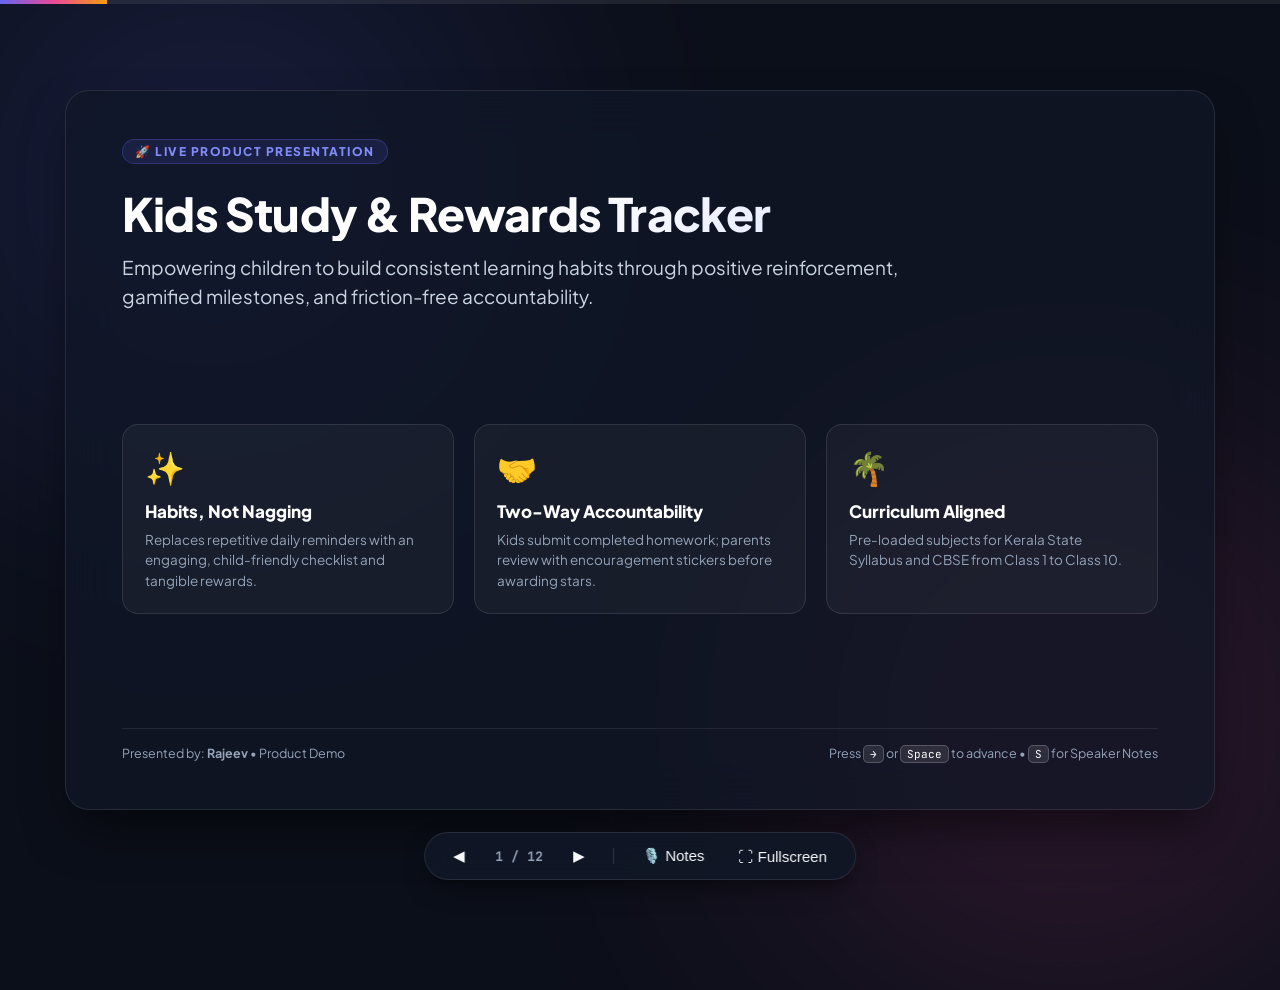
==== presentation/index.html @ 9cdb8810 "feat: add interactive product demo presentation deck and speaker guide" ====
<!DOCTYPE html>
<html lang="en">
<head>
  <meta charset="UTF-8">
  <meta name="viewport" content="width=device-width, initial-scale=1.0">
  <title>Kids Study & Rewards Tracker — Product Demo Presentation</title>
  <link rel="preconnect" href="https://fonts.googleapis.com">
  <link rel="preconnect" href="https://fonts.gstatic.com" crossorigin>
  <link href="https://fonts.googleapis.com/css2?family=Plus+Jakarta+Sans:wght@400;500;600;700;800;900&family=JetBrains+Mono:wght@500;700&display=swap" rel="stylesheet">
  <style>
    :root {
      --bg: #0b0f19;
      --card-bg: rgba(255, 255, 255, 0.04);
      --card-border: rgba(255, 255, 255, 0.1);
      --text: #f8fafc;
      --text-muted: #94a3b8;
      --primary: #6366f1;
      --primary-light: #818cf8;
      --secondary: #ec4899;
      --accent: #10b981;
      --amber: #f59e0b;
      --radius: 16px;
    }

    * {
      box-sizing: border-box;
      margin: 0;
      padding: 0;
    }

    body {
      font-family: 'Plus Jakarta Sans', -apple-system, BlinkMacSystemFont, sans-serif;
      background-color: var(--bg);
      color: var(--text);
      overflow: hidden;
      height: 100vh;
      width: 100vw;
      user-select: none;
    }

    /* Ambient Glow */
    .glow-orb {
      position: absolute;
      width: 550px;
      height: 550px;
      border-radius: 50%;
      filter: blur(140px);
      opacity: 0.18;
      pointer-events: none;
      z-index: 0;
    }
    .glow-1 { top: -10%; left: -5%; background: var(--primary); }
    .glow-2 { bottom: -10%; right: -5%; background: var(--secondary); }

    /* Top Progress Bar */
    .progress-bar-container {
      position: fixed;
      top: 0;
      left: 0;
      width: 100%;
      height: 4px;
      background: rgba(255, 255, 255, 0.08);
      z-index: 100;
    }
    .progress-bar-fill {
      height: 100%;
      width: 0%;
      background: linear-gradient(90deg, var(--primary), var(--secondary), var(--amber));
      transition: width 0.35s ease;
    }

    /* Slide Deck Container */
    .deck-container {
      position: relative;
      width: 100vw;
      height: 100vh;
      display: flex;
      align-items: center;
      justify-content: center;
      z-index: 1;
    }

    .slide {
      position: absolute;
      width: 90%;
      max-width: 1150px;
      height: 82vh;
      max-height: 720px;
      padding: 48px 56px;
      background: rgba(17, 24, 39, 0.7);
      backdrop-filter: blur(24px);
      -webkit-backdrop-filter: blur(24px);
      border: 1px solid var(--card-border);
      border-radius: 24px;
      box-shadow: 0 25px 50px -12px rgba(0, 0, 0, 0.6);
      display: flex;
      flex-direction: column;
      justify-content: space-between;
      opacity: 0;
      pointer-events: none;
      transform: translateY(24px) scale(0.98);
      transition: all 0.4s cubic-bezier(0.16, 1, 0.3, 1);
    }

    .slide.active {
      opacity: 1;
      pointer-events: auto;
      transform: translateY(0) scale(1);
    }

    /* Slide Header */
    .slide-badge {
      display: inline-flex;
      align-items: center;
      gap: 6px;
      font-size: 12px;
      font-weight: 800;
      text-transform: uppercase;
      letter-spacing: 1.5px;
      color: var(--primary-light);
      background: rgba(99, 102, 241, 0.12);
      border: 1px solid rgba(99, 102, 241, 0.3);
      padding: 4px 12px;
      border-radius: 99px;
      margin-bottom: 12px;
    }

    .slide-title {
      font-size: 36px;
      font-weight: 900;
      letter-spacing: -0.8px;
      line-height: 1.2;
      color: #ffffff;
      margin-bottom: 10px;
    }

    .slide-subtitle {
      font-size: 16px;
      color: var(--text-muted);
      line-height: 1.5;
      max-width: 800px;
    }

    /* Slide Content Grids */
    .slide-body {
      flex: 1;
      display: flex;
      flex-direction: column;
      justify-content: center;
      margin: 24px 0;
    }

    .grid-2 {
      display: grid;
      grid-template-columns: 1fr 1fr;
      gap: 24px;
    }

    .grid-3 {
      display: grid;
      grid-template-columns: repeat(3, 1fr);
      gap: 20px;
    }

    .grid-4 {
      display: grid;
      grid-template-columns: repeat(4, 1fr);
      gap: 16px;
    }

    .feature-card {
      background: var(--card-bg);
      border: 1px solid var(--card-border);
      border-radius: var(--radius);
      padding: 22px;
      transition: transform 0.2s ease, border-color 0.2s ease;
    }

    .feature-card:hover {
      transform: translateY(-3px);
      border-color: rgba(255, 255, 255, 0.25);
    }

    .feature-icon {
      font-size: 32px;
      margin-bottom: 12px;
      display: inline-block;
    }

    .feature-title {
      font-size: 17px;
      font-weight: 800;
      color: #ffffff;
      margin-bottom: 8px;
    }

    .feature-desc {
      font-size: 13.5px;
      color: var(--text-muted);
      line-height: 1.5;
    }

    /* Special Highlight Cards */
    .hero-stat-card {
      background: linear-gradient(135deg, rgba(99, 102, 241, 0.15) 0%, rgba(236, 72, 153, 0.15) 100%);
      border: 1px solid rgba(99, 102, 241, 0.4);
      padding: 24px;
      border-radius: var(--radius);
      display: flex;
      flex-direction: column;
      justify-content: center;
    }

    /* Workflow Timeline */
    .demo-step {
      display: flex;
      align-items: flex-start;
      gap: 16px;
      background: var(--card-bg);
      border: 1px solid var(--card-border);
      border-radius: 14px;
      padding: 14px 18px;
      margin-bottom: 12px;
    }

    .step-number {
      background: var(--primary);
      color: white;
      font-weight: 900;
      font-size: 14px;
      width: 28px;
      height: 28px;
      border-radius: 50%;
      display: flex;
      align-items: center;
      justify-content: center;
      flex-shrink: 0;
      margin-top: 2px;
    }

    .step-title {
      font-size: 15px;
      font-weight: 800;
      color: #fff;
    }

    .step-desc {
      font-size: 13px;
      color: var(--text-muted);
      margin-top: 2px;
    }

    .step-tag {
      margin-left: auto;
      font-size: 11px;
      font-weight: 700;
      background: rgba(255, 255, 255, 0.08);
      padding: 3px 10px;
      border-radius: 99px;
      white-space: nowrap;
      align-self: center;
    }

    /* Slide Footer / Meta */
    .slide-footer {
      display: flex;
      justify-content: space-between;
      align-items: center;
      padding-top: 16px;
      border-top: 1px solid rgba(255, 255, 255, 0.08);
      font-size: 12.5px;
      color: var(--text-muted);
    }

    /* Bottom Control Bar */
    .deck-controls {
      position: fixed;
      bottom: 20px;
      left: 50%;
      transform: translateX(-50%);
      background: rgba(17, 24, 39, 0.85);
      backdrop-filter: blur(16px);
      border: 1px solid var(--card-border);
      border-radius: 99px;
      padding: 8px 18px;
      display: flex;
      align-items: center;
      gap: 14px;
      z-index: 100;
      box-shadow: 0 10px 25px -5px rgba(0, 0, 0, 0.5);
    }

    .btn-ctrl {
      background: none;
      border: none;
      color: var(--text);
      font-size: 15px;
      cursor: pointer;
      padding: 6px 10px;
      border-radius: 8px;
      transition: background 0.15s ease, color 0.15s ease;
      display: flex;
      align-items: center;
      gap: 6px;
    }

    .btn-ctrl:hover {
      background: rgba(255, 255, 255, 0.1);
      color: #ffffff;
    }

    .slide-counter {
      font-family: 'JetBrains Mono', monospace;
      font-size: 13px;
      font-weight: 700;
      color: var(--text-muted);
      min-width: 60px;
      text-align: center;
    }

    /* Speaker Notes Drawer */
    .notes-drawer {
      position: fixed;
      bottom: 75px;
      left: 50%;
      transform: translateX(-50%) translateY(20px);
      width: 80%;
      max-width: 900px;
      background: rgba(15, 23, 42, 0.95);
      border: 1px solid rgba(99, 102, 241, 0.4);
      border-radius: 16px;
      padding: 20px 24px;
      box-shadow: 0 20px 40px rgba(0,0,0,0.7);
      backdrop-filter: blur(20px);
      z-index: 99;
      opacity: 0;
      pointer-events: none;
      transition: all 0.3s cubic-bezier(0.16, 1, 0.3, 1);
    }

    .notes-drawer.open {
      opacity: 1;
      pointer-events: auto;
      transform: translateX(-50%) translateY(0);
    }

    .notes-title {
      font-size: 12px;
      font-weight: 800;
      text-transform: uppercase;
      letter-spacing: 1.2px;
      color: var(--amber);
      margin-bottom: 6px;
      display: flex;
      align-items: center;
      gap: 6px;
    }

    .notes-text {
      font-size: 14px;
      color: #e2e8f0;
      line-height: 1.6;
    }

    /* Keyboard Hints */
    .kb-pill {
      background: rgba(255, 255, 255, 0.1);
      border: 1px solid rgba(255, 255, 255, 0.2);
      border-radius: 5px;
      padding: 1px 6px;
      font-family: 'JetBrains Mono', monospace;
      font-size: 11px;
      color: #fff;
    }

    /* External Demo Link Button */
    .btn-live-demo {
      display: inline-flex;
      align-items: center;
      gap: 8px;
      background: linear-gradient(135deg, #4f46e5 0%, #7c3aed 100%);
      color: white;
      text-decoration: none;
      font-weight: 800;
      font-size: 15px;
      padding: 12px 24px;
      border-radius: 12px;
      box-shadow: 0 10px 20px rgba(79, 70, 229, 0.4);
      transition: transform 0.2s ease;
    }
    .btn-live-demo:hover {
      transform: translateY(-2px);
    }

    @media (max-width: 768px) {
      .slide {
        padding: 24px 20px;
        height: 90vh;
      }
      .slide-title { font-size: 26px; }
      .grid-2, .grid-3, .grid-4 { grid-template-columns: 1fr; }
    }
  </style>
</head>
<body>

  <!-- Ambient Light -->
  <div class="glow-orb glow-1"></div>
  <div class="glow-orb glow-2"></div>

  <!-- Top Progress Bar -->
  <div class="progress-bar-container">
    <div class="progress-bar-fill" id="progressBar"></div>
  </div>

  <!-- Main Slide Deck -->
  <div class="deck-container">

    <!-- SLIDE 1: Title -->
    <div class="slide active" data-notes="Welcome everyone! Today I am thrilled to introduce the Kids Study & Rewards Tracker—a digital companion built to transform daily study time from a battle of wills into a positive, habit-building adventure for families.">
      <div>
        <div class="slide-badge">🚀 Live Product Presentation</div>
        <h1 class="slide-title" style="font-size: 46px; margin-top: 10px; background: linear-gradient(135deg, #ffffff 40%, #c7d2fe 100%); -webkit-background-clip: text; -webkit-text-fill-color: transparent;">
          Kids Study &amp; Rewards Tracker
        </h1>
        <p class="slide-subtitle" style="font-size: 19px; margin-top: 12px; color: #cbd5e1;">
          Empowering children to build consistent learning habits through positive reinforcement, gamified milestones, and friction-free accountability.
        </p>
      </div>

      <div class="slide-body">
        <div class="grid-3">
          <div class="feature-card">
            <div class="feature-icon">✨</div>
            <div class="feature-title">Habits, Not Nagging</div>
            <div class="feature-desc">Replaces repetitive daily reminders with an engaging, child-friendly checklist and tangible rewards.</div>
          </div>
          <div class="feature-card">
            <div class="feature-icon">🤝</div>
            <div class="feature-title">Two-Way Accountability</div>
            <div class="feature-desc">Kids submit completed homework; parents review with encouragement stickers before awarding stars.</div>
          </div>
          <div class="feature-card">
            <div class="feature-icon">🌴</div>
            <div class="feature-title">Curriculum Aligned</div>
            <div class="feature-desc">Pre-loaded subjects for Kerala State Syllabus and CBSE from Class 1 to Class 10.</div>
          </div>
        </div>
      </div>

      <div class="slide-footer">
        <div>Presented by: <strong>Rajeev</strong> &bull; Product Demo</div>
        <div>Press <span class="kb-pill">&rarr;</span> or <span class="kb-pill">Space</span> to advance &bull; <span class="kb-pill">S</span> for Speaker Notes</div>
      </div>
    </div>

    <!-- SLIDE 2: The Problem -->
    <div class="slide" data-notes="Every parent knows the daily struggle: 'Did you finish your homework?' 'Have you read your chapters?' It leads to evening fatigue, conflict, and resistance. Without visibility or positive reinforcement, kids view studying as a chore rather than a rewarding goal.">
      <div>
        <div class="slide-badge" style="color: #f87171; background: rgba(239, 68, 68, 0.12); border-color: rgba(239, 68, 68, 0.3);">⚠️ The Problem</div>
        <h2 class="slide-title">The Daily Homework Struggle in Modern Households</h2>
        <p class="slide-subtitle">Why traditional reminders and disorganized study routines fail parents and students.</p>
      </div>

      <div class="slide-body">
        <div class="grid-2">
          <div class="feature-card" style="border-left: 4px solid #ef4444;">
            <div class="feature-icon">😤</div>
            <div class="feature-title">Parent Nagging Fatigue</div>
            <div class="feature-desc">Parents spend their evenings repeatedly reminding kids to sit down and study, generating friction and emotional stress for the whole family.</div>
          </div>
          <div class="feature-card" style="border-left: 4px solid #f59e0b;">
            <div class="feature-icon">📉</div>
            <div class="feature-title">Lack of Motivation &amp; Feedback</div>
            <div class="feature-desc">Children don't see immediate progress or appreciation for their efforts. Without gamified rewards, enthusiasm drops quickly.</div>
          </div>
          <div class="feature-card" style="border-left: 4px solid #ec4899;">
            <div class="feature-icon">🤹</div>
            <div class="feature-title">Multi-Child Disorganization</div>
            <div class="feature-desc">Managing different classes, homework notebooks, Malayalam/CBSE subjects, and tests across multiple kids is overwhelming without a single source of truth.</div>
          </div>
          <div class="feature-card" style="border-left: 4px solid #8b5cf6;">
            <div class="feature-icon">📱</div>
            <div class="feature-title">Complex Password Barriers</div>
            <div class="feature-desc">Typical educational apps require email logins and passwords that young children cannot handle independently on tablets or phones.</div>
          </div>
        </div>
      </div>

      <div class="slide-footer">
        <div>Problem Statement: Replacing friction with gamified collaboration</div>
        <div>Slide 2 of 12</div>
      </div>
    </div>

    <!-- SLIDE 3: The Solution & Core Philosophy -->
    <div class="slide" data-notes="Our core philosophy is simple: celebrate progress. We focus on Monday-to-Friday study habits, freeing weekends for celebration. Children are motivated by tangible weekend goals, while parents retain full oversight.">
      <div>
        <div class="slide-badge" style="color: #34d399; background: rgba(16, 185, 129, 0.12); border-color: rgba(16, 185, 129, 0.3);">💡 The Solution</div>
        <h2 class="slide-title">Core Philosophy: Positive Reinforcement &amp; Habits</h2>
        <p class="slide-subtitle">A balanced system designed around how children learn and stay motivated.</p>
      </div>

      <div class="slide-body">
        <div class="grid-3">
          <div class="feature-card" style="background: rgba(16, 185, 129, 0.08); border-color: rgba(16, 185, 129, 0.3);">
            <div class="feature-icon">🎯</div>
            <div class="feature-title">Mon–Fri Focus &amp; Weekend Prizes</div>
            <div class="feature-desc">Routine study runs Monday to Friday. Stars accumulate toward an agreed weekend treat—like a beach outing, movie night, or book.</div>
          </div>
          <div class="feature-card" style="background: rgba(99, 102, 241, 0.08); border-color: rgba(99, 102, 241, 0.3);">
            <div class="feature-icon">⭐</div>
            <div class="feature-title">Praise Stickers &amp; Warm Notes</div>
            <div class="feature-desc">Parents don't just 'tick a box'. They attach digital encouragement badges (⭐ Gold Star, 🏆 Champ, 💯 Perfect) with warm personal notes.</div>
          </div>
          <div class="feature-card" style="background: rgba(245, 158, 11, 0.08); border-color: rgba(245, 158, 11, 0.3);">
            <div class="feature-icon">🔄</div>
            <div class="feature-title">Smart Task Carryover</div>
            <div class="feature-desc">Unfinished tasks don't disappear. The system automatically rolls them over with pending badges so no study goal is forgotten.</div>
          </div>
        </div>
      </div>

      <div class="slide-footer">
        <div>Architecture: Gamification + Human Encouragement</div>
        <div>Slide 3 of 12</div>
      </div>
    </div>

    <!-- SLIDE 4: Product Architecture -->
    <div class="slide" data-notes="The platform consists of three seamlessly synchronized portals: The Student Experience, the Parent Command Center, and the Super Admin Support Desk. Everything syncs in real time via Google Firebase Firestore.">
      <div>
        <div class="slide-badge">🏗️ Architecture</div>
        <h2 class="slide-title">Three Tailored Experiences in One App</h2>
        <p class="slide-subtitle">Unified workspace linking child devices, parental phones, and administrative support.</p>
      </div>

      <div class="slide-body">
        <div class="grid-3">
          <div class="feature-card" style="border-top: 4px solid #38bdf8;">
            <div class="feature-icon">🧒</div>
            <div class="feature-title">1. Student Portal</div>
            <div class="feature-desc">
              <ul style="padding-left: 18px; margin-top: 8px; line-height: 1.6; font-size: 13px;">
                <li>Zero-password 4-digit PIN login</li>
                <li>Visual checklist &amp; point badges</li>
                <li>One-click <em>Submit for Approval</em></li>
                <li>Confetti milestone animations</li>
              </ul>
            </div>
          </div>
          <div class="feature-card" style="border-top: 4px solid #a855f7;">
            <div class="feature-icon">👩‍🏫</div>
            <div class="feature-title">2. Parent Command Center</div>
            <div class="feature-desc">
              <ul style="padding-left: 18px; margin-top: 8px; line-height: 1.6; font-size: 13px;">
                <li>Multi-child routine management</li>
                <li>Review queue with sticker awards</li>
                <li>Weekend prize goal tracker</li>
                <li>In-App Contact Support Desk</li>
              </ul>
            </div>
          </div>
          <div class="feature-card" style="border-top: 4px solid #f59e0b;">
            <div class="feature-icon">🛡️</div>
            <div class="feature-title">3. Super Admin Desk</div>
            <div class="feature-desc">
              <ul style="padding-left: 18px; margin-top: 8px; line-height: 1.6; font-size: 13px;">
                <li>Tab 1: <strong>Families &amp; Workspaces</strong></li>
                <li>Tab 2: <strong>Support Desk &amp; Inquiries</strong></li>
                <li>1-Click Gmail reply with auto-context</li>
                <li>Real-time ticket status tracking</li>
              </ul>
            </div>
          </div>
        </div>
      </div>

      <div class="slide-footer">
        <div>Powered by Google Firebase Cloud Sync (Real-Time)</div>
        <div>Slide 4 of 12</div>
      </div>
    </div>

    <!-- SLIDE 5: Student Experience -->
    <div class="slide" data-notes="Let's look at the student experience. A child opens the app on their tablet or phone, enters their family code like KIDS101 and their personal 4-digit PIN. No complex passwords. They see today's tasks clearly.">
      <div>
        <div class="slide-badge">🧒 Student Experience</div>
        <h2 class="slide-title">Delightful, Child-First Study Dashboard</h2>
        <p class="slide-subtitle">Designed to give young students autonomy and pride in their daily accomplishments.</p>
      </div>

      <div class="slide-body">
        <div class="grid-2">
          <div class="feature-card">
            <div class="feature-icon">🔑</div>
            <div class="feature-title">Friction-Free Student PIN</div>
            <div class="feature-desc">Kids enter the Family Code (e.g. <code>KIDS101</code>) and their 4-digit PIN (e.g. <code>1234</code>). Case-insensitive and instant—zero password hurdles.</div>
          </div>
          <div class="feature-card">
            <div class="feature-icon">📬</div>
            <div class="feature-title">One-Click Submission</div>
            <div class="feature-desc">When homework or reading is finished, a single click on <strong>"Submit for Approval (+10 pts)"</strong> alerts the parent and marks the task as sent.</div>
          </div>
          <div class="feature-card">
            <div class="feature-icon">🌟</div>
            <div class="feature-title">Visual Progress Bar &amp; Stars</div>
            <div class="feature-desc">Students watch their star meter climb toward the weekend goal, fostering patience and sustained effort through Friday.</div>
          </div>
          <div class="feature-card">
            <div class="feature-icon">🎨</div>
            <div class="feature-title">6 Eye-Friendly Color Themes</div>
            <div class="feature-desc">Kids can personalize their dashboard: Classic Indigo, Emerald Forest, Sunset Amber, Ocean Breeze, Sweet Candy, or Midnight Dark.</div>
          </div>
        </div>
      </div>

      <div class="slide-footer">
        <div>Designed for Independent Child Use</div>
        <div>Slide 5 of 12</div>
      </div>
    </div>

    <!-- SLIDE 6: Parent Review & Stickers -->
    <div class="slide" data-notes="Parents retain full control. Points are not awarded automatically. The parent inspects the work, clicks Approve, picks an encouragement sticker like Gold Star or Super Effort, and adds a personal note.">
      <div>
        <div class="slide-badge">👩‍🏫 Parent Control</div>
        <h2 class="slide-title">Approval Queue, Stickers &amp; Praise Notes</h2>
        <p class="slide-subtitle">Transforming grading into a moment of connection and encouragement.</p>
      </div>

      <div class="slide-body">
        <div class="grid-3">
          <div class="feature-card">
            <div class="feature-icon">🔔</div>
            <div class="feature-title">Live Submission Alerts</div>
            <div class="feature-desc">Parent dashboard displays an alert whenever a child submits homework, making it effortless to review before bedtime.</div>
          </div>
          <div class="feature-card">
            <div class="feature-icon">⭐</div>
            <div class="feature-title">Encouragement Stickers</div>
            <div class="feature-desc">Attach digital badges to completed tasks: ⭐ Gold Star, 🌟 Shining Star, 🎯 Target Hit, 🏆 Champ, 🚀 Super Effort, or 💯 Perfect.</div>
          </div>
          <div class="feature-card">
            <div class="feature-icon">🔄</div>
            <div class="feature-title">Constructive Revision Request</div>
            <div class="feature-desc">If work needs neatening, click <em>Needs Revision</em> to return the task with gentle feedback without penalizing the student.</div>
          </div>
        </div>
      </div>

      <div class="slide-footer">
        <div>Parent-Guided Accountability</div>
        <div>Slide 6 of 12</div>
      </div>
    </div>

    <!-- SLIDE 7: Weekend Prizes & Trophy Case -->
    <div class="slide" data-notes="The reward milestone is what powers child enthusiasm. Once the Friday target is unlocked, fireworks and confetti trigger! The parent marks the reward given, and it enters the permanent Trophy Case.">
      <div>
        <div class="slide-badge">🏆 Motivation Engine</div>
        <h2 class="slide-title">Weekend Prizes &amp; The Permanent Trophy Case</h2>
        <p class="slide-subtitle">Creating lasting pride through visible, celebrated achievements.</p>
      </div>

      <div class="slide-body">
        <div class="grid-2">
          <div class="hero-stat-card">
            <div style="font-size: 38px; margin-bottom: 8px;">🎉</div>
            <h3 style="font-size: 20px; font-weight: 800; color: #fff; margin-bottom: 8px;">Dynamic Goal Unlocking</h3>
            <p style="font-size: 14px; color: #e0e7ff; line-height: 1.6;">
              When total approved points reach the family target (e.g. 100 points), the app erupts with celebratory confetti and displays <strong>"Target Unlocked!"</strong> on both parent and child screens.
            </p>
          </div>
          <div class="hero-stat-card" style="background: linear-gradient(135deg, rgba(245, 158, 11, 0.15) 0%, rgba(217, 119, 6, 0.15) 100%); border-color: rgba(245, 158, 11, 0.4);">
            <div style="font-size: 38px; margin-bottom: 8px;">📜</div>
            <h3 style="font-size: 20px; font-weight: 800; color: #fff; margin-bottom: 8px;">Lifelong Trophy Case</h3>
            <p style="font-size: 14px; color: #fef3c7; line-height: 1.6;">
              Every weekend prize unlocked and awarded is archived in the child's personal Trophy Case—giving them a permanent visual history of weeks they stayed disciplined and succeeded!
            </p>
          </div>
        </div>
      </div>

      <div class="slide-footer">
        <div>Long-term Habit Reinforcement</div>
        <div>Slide 7 of 12</div>
      </div>
    </div>

    <!-- SLIDE 8: Syllabus & Offline PWA -->
    <div class="slide" data-notes="We understand regional requirements. The app is pre-configured with Kerala State Syllabus and CBSE curricula for Classes 1 to 10. Plus, with PWA technology, it installs like a native mobile app without app store downloads.">
      <div>
        <div class="slide-badge">📱 Localized &amp; Mobile-Ready</div>
        <h2 class="slide-title">Kerala &amp; CBSE Curricula + Progressive Web App</h2>
        <p class="slide-subtitle">Built specifically for Indian households with offline-first capabilities.</p>
      </div>

      <div class="slide-body">
        <div class="grid-3">
          <div class="feature-card">
            <div class="feature-icon">🌴</div>
            <div class="feature-title">Kerala State &amp; CBSE</div>
            <div class="feature-desc">Pre-configured subjects: Malayalam, English, Hindi, Mathematics, Basic Science, Social Science, Physics, Chemistry, Biology, IT.</div>
          </div>
          <div class="feature-card">
            <div class="feature-icon">📲</div>
            <div class="feature-title">Instant PWA Mobile Install</div>
            <div class="feature-desc">Installs directly from Chrome on Android or Safari on iOS without app store fees or downloads. Launches full-screen with native icon.</div>
          </div>
          <div class="feature-card">
            <div class="feature-icon">📶</div>
            <div class="feature-title">Offline Caching &amp; Sync</div>
            <div class="feature-desc">Works seamlessly even if home Wi-Fi drops. Tasks are cached locally and synchronize automatically once reconnected.</div>
          </div>
        </div>
      </div>

      <div class="slide-footer">
        <div>Zero App Store Dependency &bull; Universal Web Access</div>
        <div>Slide 8 of 12</div>
      </div>
    </div>

    <!-- SLIDE 9: Support Desk & Email Integration -->
    <div class="slide" data-notes="Our newest major addition is the direct In-App Support Desk. Parents can raise queries directly. The Super Admin has a dedicated tab to manage inquiries and reply via Gmail with one click.">
      <div>
        <div class="slide-badge" style="color: #a855f7; background: rgba(168, 85, 247, 0.12); border-color: rgba(168, 85, 247, 0.3);">🎧 In-App Support System</div>
        <h2 class="slide-title">Direct Help Desk &amp; Dedicated Admin Console</h2>
        <p class="slide-subtitle">Instant parent-to-admin communication with real-time tracking.</p>
      </div>

      <div class="slide-body">
        <div class="grid-2">
          <div class="feature-card">
            <div class="feature-icon">📝</div>
            <div class="feature-title">Parent Contact Support Form</div>
            <div class="feature-desc">
              Parents select a category, type their question, and submit. The app auto-attaches their verified email, creates a ticket (e.g. <code>TKT-1042</code>), and alerts <strong>kidsstudytracker@gmail.com</strong>.
            </div>
          </div>
          <div class="feature-card">
            <div class="feature-icon">🛡️</div>
            <div class="feature-title">Separated Super Admin Console</div>
            <div class="feature-desc">
              Super Admin has a dedicated <strong>🎧 Support Desk &amp; Inquiries</strong> tab with Open/Resolved status filters, ticket metrics, and a 1-click <em>Reply via Gmail</em> button.
            </div>
          </div>
        </div>
      </div>

      <div class="slide-footer">
        <div>Complete Customer Care Cycle Built-In</div>
        <div>Slide 9 of 12</div>
      </div>
    </div>

    <!-- SLIDE 10: Live Demo Workflow -->
    <div class="slide" data-notes="Here is the exact live demonstration flow we are about to see in action. In under 5 minutes, we will show the full loop from parent task creation to child submission, approval, and support desk resolution.">
      <div>
        <div class="slide-badge">⚡ Live Demo Script</div>
        <h2 class="slide-title">The 5-Minute Live Product Walkthrough</h2>
        <p class="slide-subtitle">Experience the full product lifecycle in 5 rapid, real-time steps.</p>
      </div>

      <div class="slide-body">
        <div class="demo-step">
          <div class="step-number">1</div>
          <div>
            <div class="step-title">Parent Login &amp; Task Assignment</div>
            <div class="step-desc">Parent signs in (<code>KIDS101</code> / PIN <code>9999</code>), schedules today's Math &amp; Science tasks, and sets weekend prize goal.</div>
          </div>
          <span class="step-tag" style="color: #818cf8;">Parent View</span>
        </div>

        <div class="demo-step">
          <div class="step-number">2</div>
          <div>
            <div class="step-title">Student Login &amp; Homework Submission</div>
            <div class="step-desc">Child logs in with 4-digit PIN (<code>1234</code>), checks today's tasks, and clicks <em>Submit for Approval</em>.</div>
          </div>
          <span class="step-tag" style="color: #38bdf8;">Student View</span>
        </div>

        <div class="demo-step">
          <div class="step-number">3</div>
          <div>
            <div class="step-title">Parent Approval with Gold Star Sticker</div>
            <div class="step-desc">Parent receives live notification banner, verifies homework, awards a ⭐ Gold Star and praise remark.</div>
          </div>
          <span class="step-tag" style="color: #34d399;">Parent Review</span>
        </div>

        <div class="demo-step">
          <div class="step-number">4</div>
          <div>
            <div class="step-title">Confetti Celebration &amp; Trophy Archive</div>
            <div class="step-desc">Points unlock the weekend reward with confetti; parent awards prize into the permanent Trophy Case.</div>
          </div>
          <span class="step-tag" style="color: #f59e0b;">Milestone</span>
        </div>

        <div class="demo-step">
          <div class="step-number">5</div>
          <div>
            <div class="step-title">Support Ticket Creation &amp; Admin Reply</div>
            <div class="step-desc">Parent submits inquiry; Super Admin views in separated Helpdesk tab and opens 1-click Gmail reply.</div>
          </div>
          <span class="step-tag" style="color: #ec4899;">Admin Helpdesk</span>
        </div>
      </div>

      <div class="slide-footer">
        <div>Ready to switch to live browser demo</div>
        <div>Slide 10 of 12</div>
      </div>
    </div>

    <!-- SLIDE 11: Tech Stack -->
    <div class="slide" data-notes="A quick note on technology: The entire app is crafted in ultra-fast vanilla JavaScript with zero heavy build steps. Google Firebase powers authentication and Firestore real-time synchronization, with dual hosting environments.">
      <div>
        <div class="slide-badge">💻 Under the Hood</div>
        <h2 class="slide-title">Technology Stack &amp; Reliability</h2>
        <p class="slide-subtitle">Modern, lightweight web architecture built for high performance and low maintenance.</p>
      </div>

      <div class="slide-body">
        <div class="grid-4">
          <div class="feature-card">
            <div class="feature-icon">⚡</div>
            <div class="feature-title">Pure Vanilla JS</div>
            <div class="feature-desc">Zero bloat, instant load speeds, 100/100 Lighthouse performance, and straightforward maintainability.</div>
          </div>
          <div class="feature-card">
            <div class="feature-icon">🔥</div>
            <div class="feature-title">Google Firebase</div>
            <div class="feature-desc">Firestore real-time cloud sync, Firebase Auth email verification, and secure cloud storage.</div>
          </div>
          <div class="feature-card">
            <div class="feature-icon">🛡️</div>
            <div class="feature-title">Dual Hosting</div>
            <div class="feature-desc">Isolated <strong>Demo / Staging</strong> environment for safe feature validation before <strong>Production</strong> releases.</div>
          </div>
          <div class="feature-card">
            <div class="feature-icon">💾</div>
            <div class="feature-title">JSON Data Portability</div>
            <div class="feature-desc">1-click full offline JSON backup and restore ensures families always own 100% of their records.</div>
          </div>
        </div>
      </div>

      <div class="slide-footer">
        <div>Robust, Scalable, Zero-Maintenance Architecture</div>
        <div>Slide 11 of 12</div>
      </div>
    </div>

    <!-- SLIDE 12: Conclusion & Q&A -->
    <div class="slide" data-notes="Thank you for your time! Both our Demo and Live environments are active and ready. Let's open the floor to questions and begin the hands-on demonstration.">
      <div style="text-align: center; margin-top: 10px;">
        <div class="slide-badge">🚀 Experience It Live</div>
        <h2 class="slide-title" style="font-size: 40px; margin-top: 10px;">Ready to Transform Study Routines?</h2>
        <p class="slide-subtitle" style="margin: 0 auto; font-size: 16px;">
          Try the live application right now on any phone, tablet, or laptop.
        </p>
      </div>

      <div class="slide-body" style="align-items: center; justify-content: center;">
        <div style="display: flex; gap: 20px; flex-wrap: wrap; justify-content: center; margin-bottom: 24px;">
          <a href="https://kids-study-tracker.web.app" target="_blank" class="btn-live-demo">
            🚀 Open Live Production App
          </a>
          <a href="https://kids-study-tracker-demo.web.app" target="_blank" class="btn-live-demo" style="background: rgba(255, 255, 255, 0.1); border: 1px solid var(--card-border);">
            🧪 Open Demo / Staging App
          </a>
        </div>

        <div class="feature-card" style="max-width: 650px; text-align: center;">
          <div style="font-size: 14px; font-weight: 800; color: #fff; margin-bottom: 6px;">Demo Credentials:</div>
          <div style="font-size: 13px; color: var(--text-muted); line-height: 1.6;">
            <strong>Family Code:</strong> <code style="color: var(--primary-light);">KIDS101</code> &bull; 
            <strong>Parent PIN:</strong> <code style="color: var(--primary-light);">9999</code> &bull; 
            <strong>Student PIN:</strong> <code style="color: var(--primary-light);">1234</code><br>
            <strong>Super Admin Password:</strong> <code style="color: var(--primary-light);">admin123</code> &bull; 
            <strong>Support:</strong> <code>kidsstudytracker@gmail.com</code>
          </div>
        </div>
      </div>

      <div class="slide-footer" style="justify-content: center; gap: 20px;">
        <div>Thank you! &bull; Questions &amp; Interactive Feedback</div>
      </div>
    </div>

  </div>

  <!-- Speaker Notes Drawer -->
  <div class="notes-drawer" id="notesDrawer">
    <div class="notes-title">
      <span>🎙️ Presenter Script &amp; Talking Points</span>
      <span style="margin-left: auto; font-size: 11px; opacity: 0.7;">Press 'S' to hide</span>
    </div>
    <div class="notes-text" id="notesContent"></div>
  </div>

  <!-- Bottom Floating Control Bar -->
  <div class="deck-controls">
    <button class="btn-ctrl" onclick="prevSlide()" title="Previous (Left Arrow)">◀</button>
    <div class="slide-counter" id="slideCounter">1 / 12</div>
    <button class="btn-ctrl" onclick="nextSlide()" title="Next (Right Arrow)">▶</button>
    <div style="width: 1px; height: 16px; background: rgba(255,255,255,0.15); margin: 0 4px;"></div>
    <button class="btn-ctrl" onclick="toggleNotes()" title="Speaker Notes (S)">
      <span>🎙️ Notes</span>
    </button>
    <button class="btn-ctrl" onclick="toggleFullscreen()" title="Fullscreen (F)">
      <span>⛶ Fullscreen</span>
    </button>
  </div>

  <script>
    const slides = document.querySelectorAll('.slide');
    const progressBar = document.getElementById('progressBar');
    const slideCounter = document.getElementById('slideCounter');
    const notesDrawer = document.getElementById('notesDrawer');
    const notesContent = document.getElementById('notesContent');
    let currentIndex = 0;

    function updateSlide(index) {
      if (index < 0) index = 0;
      if (index >= slides.length) index = slides.length - 1;
      
      slides.forEach((slide, i) => {
        slide.classList.toggle('active', i === index);
      });

      currentIndex = index;
      
      // Update Progress Bar
      const progress = ((currentIndex + 1) / slides.length) * 100;
      progressBar.style.width = `${progress}%`;

      // Update Counter
      slideCounter.textContent = `${currentIndex + 1} / ${slides.length}`;

      // Update Notes
      const notes = slides[currentIndex].getAttribute('data-notes') || 'No notes for this slide.';
      notesContent.textContent = notes;
    }

    function nextSlide() {
      if (currentIndex < slides.length - 1) {
        updateSlide(currentIndex + 1);
      }
    }

    function prevSlide() {
      if (currentIndex > 0) {
        updateSlide(currentIndex - 1);
      }
    }

    function toggleNotes() {
      notesDrawer.classList.toggle('open');
    }

    function toggleFullscreen() {
      if (!document.fullscreenElement) {
        document.documentElement.requestFullscreen().catch(err => alert(err.message));
      } else {
        if (document.exitFullscreen) {
          document.exitFullscreen();
        }
      }
    }

    // Keyboard Navigation
    document.addEventListener('keydown', (e) => {
      if (e.key === 'ArrowRight' || e.key === ' ' || e.key === 'PageDown') {
        e.preventDefault();
        nextSlide();
      } else if (e.key === 'ArrowLeft' || e.key === 'PageUp') {
        e.preventDefault();
        prevSlide();
      } else if (e.key.toLowerCase() === 's') {
        e.preventDefault();
        toggleNotes();
      } else if (e.key.toLowerCase() === 'f') {
        e.preventDefault();
        toggleFullscreen();
      } else if (e.key === 'Home') {
        e.preventDefault();
        updateSlide(0);
      } else if (e.key === 'End') {
        e.preventDefault();
        updateSlide(slides.length - 1);
      }
    });

    // Touch swipe support for mobile/tablets
    let touchStartX = 0;
    let touchEndX = 0;
    document.addEventListener('touchstart', e => {
      touchStartX = e.changedTouches[0].screenX;
    });
    document.addEventListener('touchend', e => {
      touchEndX = e.changedTouches[0].screenX;
      if (touchEndX < touchStartX - 50) nextSlide();
      if (touchEndX > touchStartX + 50) prevSlide();
    });

    // Initialize
    updateSlide(0);
  </script>
</body>
</html>
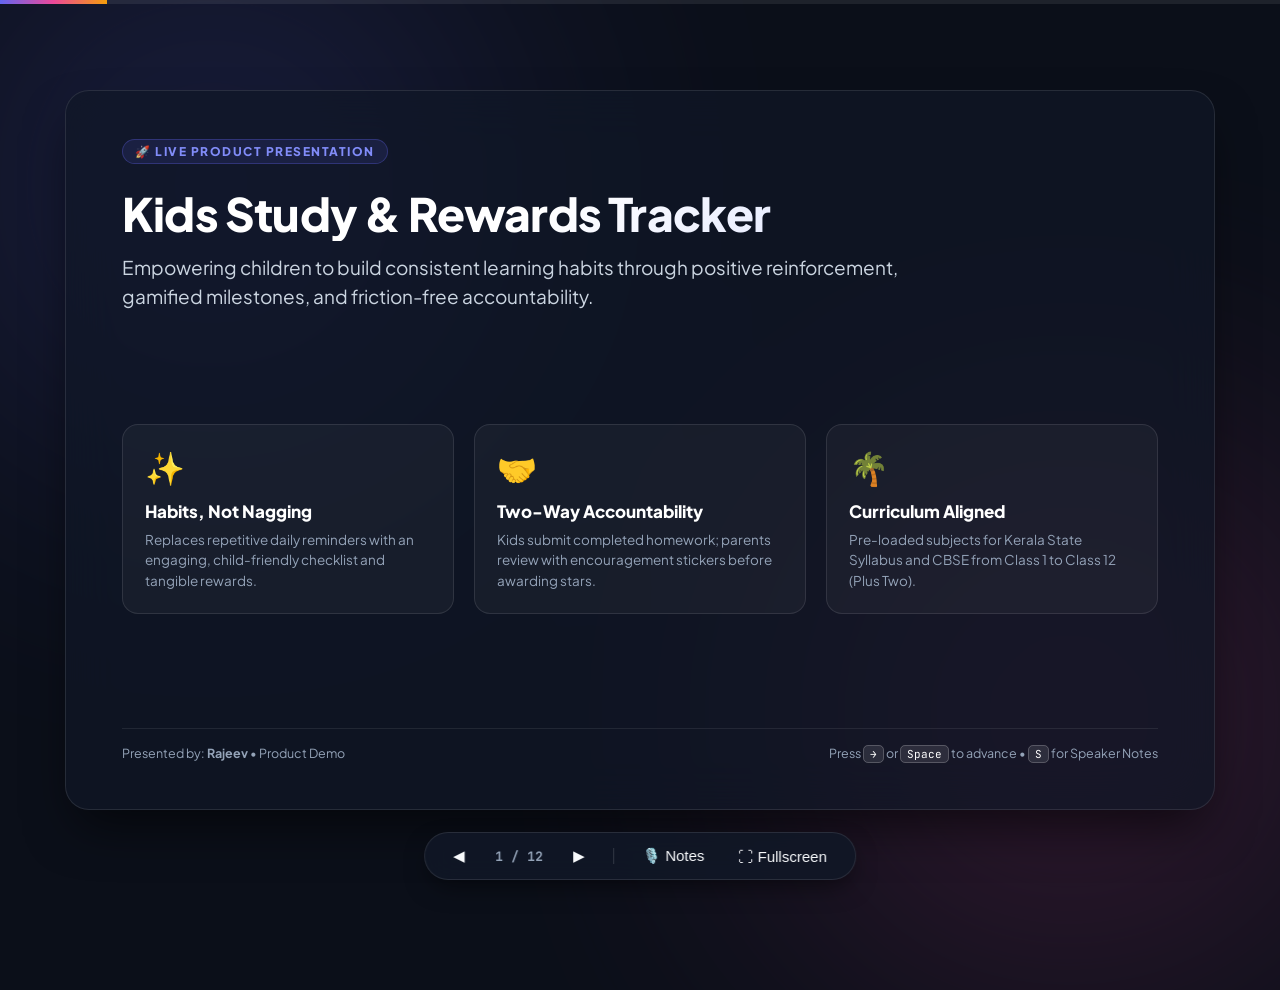
==== commit 65aa5778: "feat: add Plus One & Plus Two curricula, sanitize subject names to pure English, and update Class 1-" ====
--- a/presentation/index.html
+++ b/presentation/index.html
@@ -211,6 +211,24 @@
       justify-content: center;
     }
 
+    /* Embedded UI Screenshots */
+    .slide-screenshot-mockup {
+      width: 100%;
+      max-height: 380px;
+      object-fit: cover;
+      object-position: top;
+      border-radius: 14px;
+      border: 1px solid rgba(255, 255, 255, 0.2);
+      box-shadow: 0 20px 40px rgba(0, 0, 0, 0.6);
+      transition: transform 0.25s ease, border-color 0.25s ease;
+      background: #111827;
+      display: block;
+    }
+    .slide-screenshot-mockup:hover {
+      transform: scale(1.02);
+      border-color: var(--primary);
+    }
+
     /* Workflow Timeline */
     .demo-step {
       display: flex;
@@ -443,7 +461,7 @@
           <div class="feature-card">
             <div class="feature-icon">🌴</div>
             <div class="feature-title">Curriculum Aligned</div>
-            <div class="feature-desc">Pre-loaded subjects for Kerala State Syllabus and CBSE from Class 1 to Class 10.</div>
+            <div class="feature-desc">Pre-loaded subjects for Kerala State Syllabus and CBSE from Class 1 to Class 12 (Plus Two).</div>
           </div>
         </div>
       </div>
@@ -591,26 +609,38 @@
       </div>
 
       <div class="slide-body">
-        <div class="grid-2">
-          <div class="feature-card">
-            <div class="feature-icon">🔑</div>
-            <div class="feature-title">Friction-Free Student PIN</div>
-            <div class="feature-desc">Kids enter the Family Code (e.g. <code>KIDS101</code>) and their 4-digit PIN (e.g. <code>1234</code>). Case-insensitive and instant—zero password hurdles.</div>
-          </div>
-          <div class="feature-card">
-            <div class="feature-icon">📬</div>
-            <div class="feature-title">One-Click Submission</div>
-            <div class="feature-desc">When homework or reading is finished, a single click on <strong>"Submit for Approval (+10 pts)"</strong> alerts the parent and marks the task as sent.</div>
-          </div>
-          <div class="feature-card">
-            <div class="feature-icon">🌟</div>
-            <div class="feature-title">Visual Progress Bar &amp; Stars</div>
-            <div class="feature-desc">Students watch their star meter climb toward the weekend goal, fostering patience and sustained effort through Friday.</div>
-          </div>
-          <div class="feature-card">
-            <div class="feature-icon">🎨</div>
-            <div class="feature-title">6 Eye-Friendly Color Themes</div>
-            <div class="feature-desc">Kids can personalize their dashboard: Classic Indigo, Emerald Forest, Sunset Amber, Ocean Breeze, Sweet Candy, or Midnight Dark.</div>
+        <div class="grid-2" style="align-items: center;">
+          <div style="display: flex; flex-direction: column; gap: 14px;">
+            <div class="feature-card" style="padding: 16px 20px;">
+              <div style="display: flex; align-items: center; gap: 10px; margin-bottom: 6px;">
+                <span style="font-size: 24px;">🔑</span>
+                <span class="feature-title" style="margin: 0;">Friction-Free Student PIN</span>
+              </div>
+              <div class="feature-desc">Kids enter Family Code (e.g. <code>KIDS-101</code>) &amp; 4-digit PIN (<code>1234</code>). Zero complex passwords.</div>
+            </div>
+
+            <div class="feature-card" style="padding: 16px 20px;">
+              <div style="display: flex; align-items: center; gap: 10px; margin-bottom: 6px;">
+                <span style="font-size: 24px;">📬</span>
+                <span class="feature-title" style="margin: 0;">One-Click Homework Submission</span>
+              </div>
+              <div class="feature-desc">Completing a task is celebrated with <strong>"Submit for Approval (+15 pts)"</strong> sending instant parent alerts.</div>
+            </div>
+
+            <div class="feature-card" style="padding: 16px 20px;">
+              <div style="display: flex; align-items: center; gap: 10px; margin-bottom: 6px;">
+                <span style="font-size: 24px;">🌟</span>
+                <span class="feature-title" style="margin: 0;">Visual Progress &amp; Trophy Count</span>
+              </div>
+              <div class="feature-desc">Dynamic star meters (e.g. 75/120 pts) keep children motivated to build study consistency all week.</div>
+            </div>
+          </div>
+
+          <div>
+            <img src="demo-images/02-student-dashboard.png" alt="Student Dashboard UI" class="slide-screenshot-mockup" title="Student Dashboard Live Screen">
+            <div style="text-align: center; font-size: 11.5px; color: var(--text-muted); margin-top: 8px;">
+              Live Student Dashboard View (Arjun &bull; Class 7 Kerala Syllabus)
+            </div>
           </div>
         </div>
       </div>
@@ -630,21 +660,38 @@
       </div>
 
       <div class="slide-body">
-        <div class="grid-3">
-          <div class="feature-card">
-            <div class="feature-icon">🔔</div>
-            <div class="feature-title">Live Submission Alerts</div>
-            <div class="feature-desc">Parent dashboard displays an alert whenever a child submits homework, making it effortless to review before bedtime.</div>
-          </div>
-          <div class="feature-card">
-            <div class="feature-icon">⭐</div>
-            <div class="feature-title">Encouragement Stickers</div>
-            <div class="feature-desc">Attach digital badges to completed tasks: ⭐ Gold Star, 🌟 Shining Star, 🎯 Target Hit, 🏆 Champ, 🚀 Super Effort, or 💯 Perfect.</div>
-          </div>
-          <div class="feature-card">
-            <div class="feature-icon">🔄</div>
-            <div class="feature-title">Constructive Revision Request</div>
-            <div class="feature-desc">If work needs neatening, click <em>Needs Revision</em> to return the task with gentle feedback without penalizing the student.</div>
+        <div class="grid-2" style="align-items: center;">
+          <div style="display: flex; flex-direction: column; gap: 14px;">
+            <div class="feature-card" style="padding: 16px 20px;">
+              <div style="display: flex; align-items: center; gap: 10px; margin-bottom: 6px;">
+                <span style="font-size: 24px;">🔔</span>
+                <span class="feature-title" style="margin: 0;">Live Submission Alerts</span>
+              </div>
+              <div class="feature-desc">Parents get an alert: <em>"Arjun submitted 1 task for your approval!"</em> making homework review seamless.</div>
+            </div>
+
+            <div class="feature-card" style="padding: 16px 20px;">
+              <div style="display: flex; align-items: center; gap: 10px; margin-bottom: 6px;">
+                <span style="font-size: 24px;">⭐</span>
+                <span class="feature-title" style="margin: 0;">6 Digital Encouragement Stickers</span>
+              </div>
+              <div class="feature-desc">Choose from ⭐ Star Student, 🚀 Super Fast, ✍️ Neat Work, 💯 Perfect, 💡 Brilliant, and 🏆 Champion badges!</div>
+            </div>
+
+            <div class="feature-card" style="padding: 16px 20px;">
+              <div style="display: flex; align-items: center; gap: 10px; margin-bottom: 6px;">
+                <span style="font-size: 24px;">💬</span>
+                <span class="feature-title" style="margin: 0;">Personal Warm Praise Remarks</span>
+              </div>
+              <div class="feature-desc">Add words of encouragement: <em>"Excellent work! Proud of you!"</em> which proudly shines on the child's screen.</div>
+            </div>
+          </div>
+
+          <div>
+            <img src="demo-images/05-parent-approval-stickers.png" alt="Parent Approval Stickers Modal" class="slide-screenshot-mockup" title="Parent Approval Modal with Stickers">
+            <div style="text-align: center; font-size: 11.5px; color: var(--text-muted); margin-top: 8px;">
+              Parent Approval Modal &bull; Sticker Selector &amp; Encouragement Note
+            </div>
           </div>
         </div>
       </div>
@@ -664,20 +711,34 @@
       </div>
 
       <div class="slide-body">
-        <div class="grid-2">
-          <div class="hero-stat-card">
-            <div style="font-size: 38px; margin-bottom: 8px;">🎉</div>
-            <h3 style="font-size: 20px; font-weight: 800; color: #fff; margin-bottom: 8px;">Dynamic Goal Unlocking</h3>
-            <p style="font-size: 14px; color: #e0e7ff; line-height: 1.6;">
-              When total approved points reach the family target (e.g. 100 points), the app erupts with celebratory confetti and displays <strong>"Target Unlocked!"</strong> on both parent and child screens.
-            </p>
-          </div>
-          <div class="hero-stat-card" style="background: linear-gradient(135deg, rgba(245, 158, 11, 0.15) 0%, rgba(217, 119, 6, 0.15) 100%); border-color: rgba(245, 158, 11, 0.4);">
-            <div style="font-size: 38px; margin-bottom: 8px;">📜</div>
-            <h3 style="font-size: 20px; font-weight: 800; color: #fff; margin-bottom: 8px;">Lifelong Trophy Case</h3>
-            <p style="font-size: 14px; color: #fef3c7; line-height: 1.6;">
-              Every weekend prize unlocked and awarded is archived in the child's personal Trophy Case—giving them a permanent visual history of weeks they stayed disciplined and succeeded!
-            </p>
+        <div class="grid-2" style="align-items: center;">
+          <div style="display: flex; flex-direction: column; gap: 14px;">
+            <div class="hero-stat-card" style="padding: 18px 20px;">
+              <div style="display: flex; align-items: center; gap: 10px; margin-bottom: 6px;">
+                <span style="font-size: 26px;">🎉</span>
+                <span style="font-size: 16px; font-weight: 800; color: #fff;">Dynamic Goal Unlocking</span>
+              </div>
+              <p style="font-size: 13px; color: #e0e7ff; line-height: 1.5; margin: 0;">
+                Points (e.g. 90/120 pts) build toward agreed treats like <em>Weekend Ice Cream &amp; Park Outing</em>. Reaching 100% unleashes celebratory confetti!
+              </p>
+            </div>
+
+            <div class="hero-stat-card" style="background: linear-gradient(135deg, rgba(245, 158, 11, 0.15) 0%, rgba(217, 119, 6, 0.15) 100%); border-color: rgba(245, 158, 11, 0.4); padding: 18px 20px;">
+              <div style="display: flex; align-items: center; gap: 10px; margin-bottom: 6px;">
+                <span style="font-size: 26px;">📜</span>
+                <span style="font-size: 16px; font-weight: 800; color: #fff;">Permanent Trophy Case</span>
+              </div>
+              <p style="font-size: 13px; color: #fef3c7; line-height: 1.5; margin: 0;">
+                Parents click <strong>Mark Reward Given</strong>, archiving the milestone permanently to nurture lifelong self-discipline and pride.
+              </p>
+            </div>
+          </div>
+
+          <div>
+            <img src="demo-images/06-weekend-prize-goals.png" alt="Weekend Prize and Trophy Case UI" class="slide-screenshot-mockup" title="Weekend Prize Goals & Trophy Case">
+            <div style="text-align: center; font-size: 11.5px; color: var(--text-muted); margin-top: 8px;">
+              Weekend Goal Progress Meter (75% Complete) &amp; Reward History
+            </div>
           </div>
         </div>
       </div>
@@ -689,7 +750,7 @@
     </div>
 
     <!-- SLIDE 8: Syllabus & Offline PWA -->
-    <div class="slide" data-notes="We understand regional requirements. The app is pre-configured with Kerala State Syllabus and CBSE curricula for Classes 1 to 10. Plus, with PWA technology, it installs like a native mobile app without app store downloads.">
+    <div class="slide" data-notes="We understand regional requirements. The app is pre-configured with Kerala State Syllabus and CBSE curricula for Classes 1 to 12 (Plus Two). Plus, with PWA technology, it installs like a native mobile app without app store downloads.">
       <div>
         <div class="slide-badge">📱 Localized &amp; Mobile-Ready</div>
         <h2 class="slide-title">Kerala &amp; CBSE Curricula + Progressive Web App</h2>
@@ -731,19 +792,29 @@
       </div>
 
       <div class="slide-body">
-        <div class="grid-2">
-          <div class="feature-card">
-            <div class="feature-icon">📝</div>
-            <div class="feature-title">Parent Contact Support Form</div>
-            <div class="feature-desc">
-              Parents select a category, type their question, and submit. The app auto-attaches their verified email, creates a ticket (e.g. <code>TKT-1042</code>), and alerts <strong>kidsstudytracker@gmail.com</strong>.
-            </div>
-          </div>
-          <div class="feature-card">
-            <div class="feature-icon">🛡️</div>
-            <div class="feature-title">Separated Super Admin Console</div>
-            <div class="feature-desc">
-              Super Admin has a dedicated <strong>🎧 Support Desk &amp; Inquiries</strong> tab with Open/Resolved status filters, ticket metrics, and a 1-click <em>Reply via Gmail</em> button.
+        <div class="grid-2" style="align-items: center;">
+          <div style="display: flex; flex-direction: column; gap: 14px;">
+            <div class="feature-card" style="padding: 16px 20px;">
+              <div style="display: flex; align-items: center; gap: 10px; margin-bottom: 6px;">
+                <span style="font-size: 24px;">📝</span>
+                <span class="feature-title" style="margin: 0;">Parent Contact Support Tab</span>
+              </div>
+              <div class="feature-desc">Parents raise queries with categories &amp; descriptions. Auto-attaches verified parent email and logs a unique ticket number.</div>
+            </div>
+
+            <div class="feature-card" style="padding: 16px 20px;">
+              <div style="display: flex; align-items: center; gap: 10px; margin-bottom: 6px;">
+                <span style="font-size: 24px;">🛡️</span>
+                <span class="feature-title" style="margin: 0;">Dedicated Super Admin Desk</span>
+              </div>
+              <div class="feature-desc">Separated <strong>Support Desk &amp; Inquiries</strong> tab with ticket filters (All, Open, Resolved) and 1-Click <em>Reply via Gmail</em>.</div>
+            </div>
+          </div>
+
+          <div>
+            <img src="demo-images/08-super-admin-support-desk.png" alt="Super Admin Support Desk UI" class="slide-screenshot-mockup" title="Super Admin Helpdesk Console">
+            <div style="text-align: center; font-size: 11.5px; color: var(--text-muted); margin-top: 8px;">
+              Super Admin Helpdesk Console &bull; Ticket Tracking &amp; Gmail Reply
             </div>
           </div>
         </div>
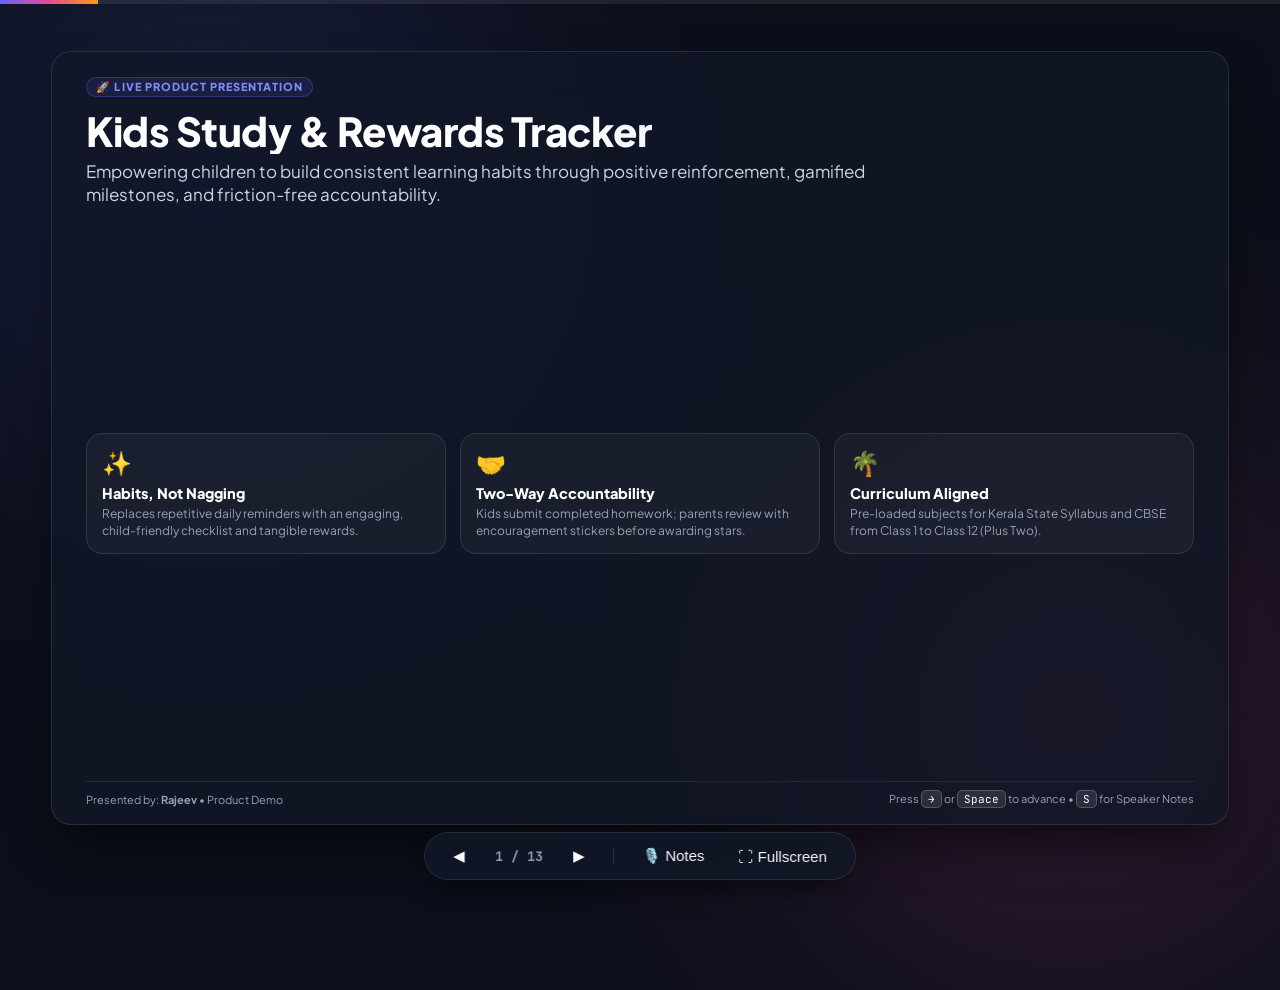
==== commit cc7087b8: "Update presentation deck with 13 responsive slides and overflow fixes" ====
--- a/presentation/index.html
+++ b/presentation/index.html
@@ -77,29 +77,50 @@
       display: flex;
       align-items: center;
       justify-content: center;
+      padding-bottom: 24px;
+      box-sizing: border-box;
       z-index: 1;
     }
 
     .slide {
       position: absolute;
-      width: 90%;
-      max-width: 1150px;
-      height: 82vh;
-      max-height: 720px;
-      padding: 48px 56px;
-      background: rgba(17, 24, 39, 0.7);
+      width: 92%;
+      max-width: 1180px;
+      height: 86vh;
+      max-height: calc(100vh - 85px);
+      padding: 22px 34px 18px 34px;
+      background: rgba(17, 24, 39, 0.78);
       backdrop-filter: blur(24px);
       -webkit-backdrop-filter: blur(24px);
       border: 1px solid var(--card-border);
-      border-radius: 24px;
+      border-radius: 20px;
       box-shadow: 0 25px 50px -12px rgba(0, 0, 0, 0.6);
       display: flex;
       flex-direction: column;
       justify-content: space-between;
+      overflow-y: auto;
+      overflow-x: hidden;
+      box-sizing: border-box;
       opacity: 0;
       pointer-events: none;
       transform: translateY(24px) scale(0.98);
-      transition: all 0.4s cubic-bezier(0.16, 1, 0.3, 1);
+      transition: opacity 0.35s cubic-bezier(0.16, 1, 0.3, 1), transform 0.35s cubic-bezier(0.16, 1, 0.3, 1);
+    }
+
+    /* Custom Sleek Scrollbar for Slides */
+    .slide::-webkit-scrollbar {
+      width: 5px;
+    }
+    .slide::-webkit-scrollbar-track {
+      background: rgba(255, 255, 255, 0.03);
+      border-radius: 8px;
+    }
+    .slide::-webkit-scrollbar-thumb {
+      background: rgba(255, 255, 255, 0.2);
+      border-radius: 8px;
+    }
+    .slide::-webkit-scrollbar-thumb:hover {
+      background: var(--primary);
     }
 
     .slide.active {
@@ -112,99 +133,101 @@
     .slide-badge {
       display: inline-flex;
       align-items: center;
-      gap: 6px;
-      font-size: 12px;
+      gap: 5px;
+      font-size: 11px;
       font-weight: 800;
       text-transform: uppercase;
-      letter-spacing: 1.5px;
+      letter-spacing: 1.1px;
       color: var(--primary-light);
       background: rgba(99, 102, 241, 0.12);
       border: 1px solid rgba(99, 102, 241, 0.3);
-      padding: 4px 12px;
+      padding: 2px 9px;
       border-radius: 99px;
-      margin-bottom: 12px;
+      margin-bottom: 4px;
     }
 
     .slide-title {
-      font-size: 36px;
+      font-size: clamp(19px, 2.7vh, 26px);
       font-weight: 900;
-      letter-spacing: -0.8px;
-      line-height: 1.2;
+      letter-spacing: -0.5px;
+      line-height: 1.18;
       color: #ffffff;
-      margin-bottom: 10px;
+      margin-bottom: 4px;
     }
 
     .slide-subtitle {
-      font-size: 16px;
+      font-size: clamp(12px, 1.5vh, 13.5px);
       color: var(--text-muted);
-      line-height: 1.5;
-      max-width: 800px;
+      line-height: 1.35;
+      max-width: 820px;
+      margin: 0;
     }
 
     /* Slide Content Grids */
     .slide-body {
       flex: 1;
+      min-height: 0;
       display: flex;
       flex-direction: column;
       justify-content: center;
-      margin: 24px 0;
+      margin: 10px 0;
     }
 
     .grid-2 {
       display: grid;
       grid-template-columns: 1fr 1fr;
-      gap: 24px;
+      gap: 18px;
     }
 
     .grid-3 {
       display: grid;
       grid-template-columns: repeat(3, 1fr);
-      gap: 20px;
+      gap: 14px;
     }
 
     .grid-4 {
       display: grid;
       grid-template-columns: repeat(4, 1fr);
-      gap: 16px;
+      gap: 12px;
     }
 
     .feature-card {
       background: var(--card-bg);
       border: 1px solid var(--card-border);
       border-radius: var(--radius);
-      padding: 22px;
+      padding: 13px 15px;
       transition: transform 0.2s ease, border-color 0.2s ease;
     }
 
     .feature-card:hover {
-      transform: translateY(-3px);
+      transform: translateY(-2px);
       border-color: rgba(255, 255, 255, 0.25);
     }
 
     .feature-icon {
-      font-size: 32px;
-      margin-bottom: 12px;
+      font-size: 24px;
+      margin-bottom: 6px;
       display: inline-block;
     }
 
     .feature-title {
-      font-size: 17px;
+      font-size: 14.5px;
       font-weight: 800;
       color: #ffffff;
-      margin-bottom: 8px;
+      margin-bottom: 4px;
     }
 
     .feature-desc {
-      font-size: 13.5px;
+      font-size: 12px;
       color: var(--text-muted);
-      line-height: 1.5;
+      line-height: 1.4;
     }
 
     /* Special Highlight Cards */
     .hero-stat-card {
       background: linear-gradient(135deg, rgba(99, 102, 241, 0.15) 0%, rgba(236, 72, 153, 0.15) 100%);
       border: 1px solid rgba(99, 102, 241, 0.4);
-      padding: 24px;
+      padding: 15px 18px;
       border-radius: var(--radius);
       display: flex;
       flex-direction: column;
@@ -214,66 +237,66 @@
     /* Embedded UI Screenshots */
     .slide-screenshot-mockup {
       width: 100%;
-      max-height: 380px;
+      max-height: clamp(165px, 25vh, 230px);
       object-fit: cover;
       object-position: top;
-      border-radius: 14px;
+      border-radius: 12px;
       border: 1px solid rgba(255, 255, 255, 0.2);
-      box-shadow: 0 20px 40px rgba(0, 0, 0, 0.6);
+      box-shadow: 0 16px 36px rgba(0, 0, 0, 0.6);
       transition: transform 0.25s ease, border-color 0.25s ease;
       background: #111827;
       display: block;
     }
     .slide-screenshot-mockup:hover {
-      transform: scale(1.02);
+      transform: scale(1.015);
       border-color: var(--primary);
     }
 
     /* Workflow Timeline */
     .demo-step {
       display: flex;
-      align-items: flex-start;
-      gap: 16px;
+      align-items: center;
+      gap: 10px;
       background: var(--card-bg);
       border: 1px solid var(--card-border);
-      border-radius: 14px;
-      padding: 14px 18px;
-      margin-bottom: 12px;
+      border-radius: 10px;
+      padding: 6px 12px;
+      margin-bottom: 6px;
     }
 
     .step-number {
       background: var(--primary);
       color: white;
       font-weight: 900;
-      font-size: 14px;
-      width: 28px;
-      height: 28px;
+      font-size: 11px;
+      width: 22px;
+      height: 22px;
       border-radius: 50%;
       display: flex;
       align-items: center;
       justify-content: center;
       flex-shrink: 0;
-      margin-top: 2px;
     }
 
     .step-title {
-      font-size: 15px;
+      font-size: 12.5px;
       font-weight: 800;
       color: #fff;
     }
 
     .step-desc {
-      font-size: 13px;
+      font-size: 11px;
       color: var(--text-muted);
-      margin-top: 2px;
+      margin-top: 1px;
+      line-height: 1.3;
     }
 
     .step-tag {
       margin-left: auto;
-      font-size: 11px;
+      font-size: 10px;
       font-weight: 700;
       background: rgba(255, 255, 255, 0.08);
-      padding: 3px 10px;
+      padding: 2px 7px;
       border-radius: 99px;
       white-space: nowrap;
       align-self: center;
@@ -284,10 +307,11 @@
       display: flex;
       justify-content: space-between;
       align-items: center;
-      padding-top: 16px;
+      padding-top: 10px;
       border-top: 1px solid rgba(255, 255, 255, 0.08);
-      font-size: 12.5px;
+      font-size: 11px;
       color: var(--text-muted);
+      flex-shrink: 0;
     }
 
     /* Bottom Control Bar */
@@ -410,13 +434,60 @@
       transform: translateY(-2px);
     }
 
-    @media (max-width: 768px) {
+    @media (max-height: 800px) {
       .slide {
-        padding: 24px 20px;
-        height: 90vh;
+        height: 86vh;
+        max-height: calc(100vh - 85px);
+        padding: 16px 28px 14px 28px;
       }
-      .slide-title { font-size: 26px; }
-      .grid-2, .grid-3, .grid-4 { grid-template-columns: 1fr; }
+      .slide-title { font-size: 20px; margin-bottom: 3px; }
+      .slide-subtitle { font-size: 12px; }
+      .slide-body { margin: 6px 0; }
+      .slide-screenshot-mockup { max-height: 180px; }
+      .feature-card { padding: 8px 12px; }
+      .demo-step { padding: 5px 10px; margin-bottom: 5px; }
+      .slide-footer { padding-top: 8px; font-size: 10px; }
+    }
+
+    @media (max-height: 680px) {
+      .slide {
+        height: 88vh;
+        max-height: calc(100vh - 75px);
+        padding: 16px 24px;
+      }
+      .slide-title { font-size: 20px; }
+      .slide-screenshot-mockup { max-height: 160px; }
+      .feature-icon { font-size: 20px; margin-bottom: 4px; }
+      .feature-title { font-size: 13.5px; margin-bottom: 3px; }
+      .feature-desc { font-size: 11px; }
+      .slide-footer { padding-top: 8px; font-size: 10.5px; }
+    }
+
+    @media (max-width: 900px) {
+      .slide {
+        width: 94%;
+        height: 88vh;
+        max-height: calc(100vh - 80px);
+        padding: 20px 18px 24px 18px;
+      }
+      .slide-title { font-size: 22px; }
+      .grid-2, .grid-3, .grid-4 {
+        grid-template-columns: 1fr;
+        gap: 10px;
+      }
+      .slide-screenshot-mockup {
+        max-height: 200px;
+      }
+      .deck-controls {
+        bottom: 10px;
+        padding: 6px 14px;
+        gap: 8px;
+      }
+      .notes-drawer {
+        width: 92%;
+        bottom: 65px;
+        padding: 14px 16px;
+      }
     }
   </style>
 </head>
@@ -438,10 +509,10 @@
     <div class="slide active" data-notes="Welcome everyone! Today I am thrilled to introduce the Kids Study & Rewards Tracker—a digital companion built to transform daily study time from a battle of wills into a positive, habit-building adventure for families.">
       <div>
         <div class="slide-badge">🚀 Live Product Presentation</div>
-        <h1 class="slide-title" style="font-size: 46px; margin-top: 10px; background: linear-gradient(135deg, #ffffff 40%, #c7d2fe 100%); -webkit-background-clip: text; -webkit-text-fill-color: transparent;">
+        <h1 class="slide-title" style="font-size: clamp(28px, 4.5vh, 40px); margin-top: 6px; background: linear-gradient(135deg, #ffffff 40%, #c7d2fe 100%); -webkit-background-clip: text; -webkit-text-fill-color: transparent;">
           Kids Study &amp; Rewards Tracker
         </h1>
-        <p class="slide-subtitle" style="font-size: 19px; margin-top: 12px; color: #cbd5e1;">
+        <p class="slide-subtitle" style="font-size: clamp(14px, 2vh, 17px); margin-top: 6px; color: #cbd5e1;">
           Empowering children to build consistent learning habits through positive reinforcement, gamified milestones, and friction-free accountability.
         </p>
       </div>
@@ -507,14 +578,14 @@
 
       <div class="slide-footer">
         <div>Problem Statement: Replacing friction with gamified collaboration</div>
-        <div>Slide 2 of 12</div>
+        <div>Slide 2 of 13</div>
       </div>
     </div>
 
     <!-- SLIDE 3: The Solution & Core Philosophy -->
     <div class="slide" data-notes="Our core philosophy is simple: celebrate progress. We focus on Monday-to-Friday study habits, freeing weekends for celebration. Children are motivated by tangible weekend goals, while parents retain full oversight.">
       <div>
-        <div class="slide-badge" style="color: #34d399; background: rgba(16, 185, 129, 0.12); border-color: rgba(16, 185, 129, 0.3);">💡 The Solution</div>
+        <div class="slide-badge" style="color: #34d399; background: rgba(168, 85, 247, 0.12); border-color: rgba(16, 185, 129, 0.3);">💡 The Solution</div>
         <h2 class="slide-title">Core Philosophy: Positive Reinforcement &amp; Habits</h2>
         <p class="slide-subtitle">A balanced system designed around how children learn and stay motivated.</p>
       </div>
@@ -541,7 +612,7 @@
 
       <div class="slide-footer">
         <div>Architecture: Gamification + Human Encouragement</div>
-        <div>Slide 3 of 12</div>
+        <div>Slide 3 of 13</div>
       </div>
     </div>
 
@@ -560,22 +631,22 @@
             <div class="feature-title">1. Student Portal</div>
             <div class="feature-desc">
               <ul style="padding-left: 18px; margin-top: 8px; line-height: 1.6; font-size: 13px;">
-                <li>Zero-password 4-digit PIN login</li>
-                <li>Visual checklist &amp; point badges</li>
-                <li>One-click <em>Submit for Approval</em></li>
-                <li>Confetti milestone animations</li>
+                <li>Zero-password PIN login &amp; top date</li>
+                <li>7-Day Study Journey &amp; streak tracker</li>
+                <li>SVG Donut Chart for subject focus</li>
+                <li>Activity Progress Ring &amp; Trophy Case</li>
               </ul>
             </div>
           </div>
           <div class="feature-card" style="border-top: 4px solid #a855f7;">
             <div class="feature-icon">👩‍🏫</div>
-            <div class="feature-title">2. Parent Command Center</div>
+            <div class="feature-title">2. Parent Executive Center</div>
             <div class="feature-desc">
               <ul style="padding-left: 18px; margin-top: 8px; line-height: 1.6; font-size: 13px;">
-                <li>Multi-child routine management</li>
-                <li>Review queue with sticker awards</li>
-                <li>Weekend prize goal tracker</li>
-                <li>In-App Contact Support Desk</li>
+                <li>4-KPI Health Cards &amp; today's focus</li>
+                <li>Subject Study Donut &amp; syllabus audit</li>
+                <li>One-click review &amp; sticker awards</li>
+                <li>In-App Contact Support Helpdesk</li>
               </ul>
             </div>
           </div>
@@ -596,62 +667,129 @@
 
       <div class="slide-footer">
         <div>Powered by Google Firebase Cloud Sync (Real-Time)</div>
-        <div>Slide 4 of 12</div>
+        <div>Slide 4 of 13</div>
       </div>
     </div>
 
     <!-- SLIDE 5: Student Experience -->
-    <div class="slide" data-notes="Let's look at the student experience. A child opens the app on their tablet or phone, enters their family code like KIDS101 and their personal 4-digit PIN. No complex passwords. They see today's tasks clearly.">
+    <div class="slide" data-notes="Let's explore the brand-new gamified Student Dashboard. We've eliminated clutter with a dual-tab architecture: 'My Dashboard' for weekly momentum and 'All Tasks' for the complete checklist. Children see their 7-Day Study Journey with active day glow, fire streaks, an SVG Subject Donut chart, and an Activity Progress ring with their Up Next featured task.">
       <div>
         <div class="slide-badge">🧒 Student Experience</div>
-        <h2 class="slide-title">Delightful, Child-First Study Dashboard</h2>
-        <p class="slide-subtitle">Designed to give young students autonomy and pride in their daily accomplishments.</p>
+        <h2 class="slide-title">Gamified, Clutter-Free Student Dashboard</h2>
+        <p class="slide-subtitle">Engaging children through visual streaks, 7-day study journeys, and subject focus charts.</p>
       </div>
 
       <div class="slide-body">
         <div class="grid-2" style="align-items: center;">
-          <div style="display: flex; flex-direction: column; gap: 14px;">
-            <div class="feature-card" style="padding: 16px 20px;">
-              <div style="display: flex; align-items: center; gap: 10px; margin-bottom: 6px;">
-                <span style="font-size: 24px;">🔑</span>
-                <span class="feature-title" style="margin: 0;">Friction-Free Student PIN</span>
-              </div>
-              <div class="feature-desc">Kids enter Family Code (e.g. <code>KIDS-101</code>) &amp; 4-digit PIN (<code>1234</code>). Zero complex passwords.</div>
-            </div>
-
-            <div class="feature-card" style="padding: 16px 20px;">
-              <div style="display: flex; align-items: center; gap: 10px; margin-bottom: 6px;">
-                <span style="font-size: 24px;">📬</span>
-                <span class="feature-title" style="margin: 0;">One-Click Homework Submission</span>
-              </div>
-              <div class="feature-desc">Completing a task is celebrated with <strong>"Submit for Approval (+15 pts)"</strong> sending instant parent alerts.</div>
-            </div>
-
-            <div class="feature-card" style="padding: 16px 20px;">
-              <div style="display: flex; align-items: center; gap: 10px; margin-bottom: 6px;">
-                <span style="font-size: 24px;">🌟</span>
-                <span class="feature-title" style="margin: 0;">Visual Progress &amp; Trophy Count</span>
-              </div>
-              <div class="feature-desc">Dynamic star meters (e.g. 75/120 pts) keep children motivated to build study consistency all week.</div>
+          <div style="display: flex; flex-direction: column; gap: 6px;">
+            <div class="feature-card" style="padding: 6px 12px;">
+              <div style="display: flex; align-items: center; gap: 6px; margin-bottom: 2px;">
+                <span style="font-size: 16px;">🗓️</span>
+                <span class="feature-title" style="margin: 0; font-size: 13px;">7-Day Study Journey &amp; Streaks 🔥</span>
+              </div>
+              <div class="feature-desc" style="font-size: 11px; line-height: 1.3;">Visual Mon–Sun momentum strip with active day glow, weekend rest badges, and consecutive study streaks.</div>
+            </div>
+
+            <div class="feature-card" style="padding: 6px 12px;">
+              <div style="display: flex; align-items: center; gap: 6px; margin-bottom: 2px;">
+                <span style="font-size: 16px;">🍩</span>
+                <span class="feature-title" style="margin: 0; font-size: 13px;">Subject Study Focus (SVG Donut Chart)</span>
+              </div>
+              <div class="feature-desc" style="font-size: 11px; line-height: 1.3;">Real-time color-coded breakdown of study time across Malayalam, English, Math, and Science.</div>
+            </div>
+
+            <div class="feature-card" style="padding: 6px 12px;">
+              <div style="display: flex; align-items: center; gap: 6px; margin-bottom: 2px;">
+                <span style="font-size: 16px;">🎯</span>
+                <span class="feature-title" style="margin: 0; font-size: 13px;">Today's Activity Ring &amp; 'Up Next' Card</span>
+              </div>
+              <div class="feature-desc" style="font-size: 11px; line-height: 1.3;">Circular progress meter with today's % completion plus immediate focus task card to prevent overwhelm.</div>
+            </div>
+
+            <div class="feature-card" style="padding: 6px 12px;">
+              <div style="display: flex; align-items: center; gap: 6px; margin-bottom: 2px;">
+                <span style="font-size: 16px;">🏆</span>
+                <span class="feature-title" style="margin: 0; font-size: 13px;">Trophy Cabinet &amp; Dual-Tab Layout</span>
+              </div>
+              <div class="feature-desc" style="font-size: 11px; line-height: 1.3;">Trophy case gateway on weekend goal bar, with clean tabs for <strong>📊 My Dashboard</strong> and <strong>📋 All Tasks</strong>.</div>
             </div>
           </div>
 
           <div>
             <img src="demo-images/02-student-dashboard.png" alt="Student Dashboard UI" class="slide-screenshot-mockup" title="Student Dashboard Live Screen">
-            <div style="text-align: center; font-size: 11.5px; color: var(--text-muted); margin-top: 8px;">
-              Live Student Dashboard View (Arjun &bull; Class 7 Kerala Syllabus)
+            <div style="text-align: center; font-size: 10.5px; color: var(--text-muted); margin-top: 5px;">
+              Live Student Dashboard View (Arjun &bull; Class 7 Kerala Syllabus &bull; 7-Day Journey, Streaks &amp; Donut Chart)
             </div>
           </div>
         </div>
       </div>
 
       <div class="slide-footer">
-        <div>Designed for Independent Child Use</div>
-        <div>Slide 5 of 12</div>
-      </div>
-    </div>
-
-    <!-- SLIDE 6: Parent Review & Stickers -->
+        <div>Designed for Independent, Gamified Child Learning</div>
+        <div>Slide 5 of 13</div>
+      </div>
+    </div>
+
+    <!-- SLIDE 6: Parent Executive Dashboard -->
+    <div class="slide" data-notes="Now let's examine our major new addition: the Parent Executive Dashboard. Designed as a high-level operational command center, it equips parents with 4 top KPI health cards, an actionable one-click homework review feed, an SVG Subject Study Distribution Donut chart, and a Curriculum Balance widget that alerts parents to missed syllabus subjects.">
+      <div>
+        <div class="slide-badge" style="color: #a855f7; background: rgba(168, 85, 247, 0.12); border-color: rgba(168, 85, 247, 0.3);">📊 Executive Command</div>
+        <h2 class="slide-title">Parent Executive Dashboard &amp; Curriculum Health</h2>
+        <p class="slide-subtitle">Real-time birds-eye visibility into weekly momentum, pending approvals, and syllabus balance.</p>
+      </div>
+
+      <div class="slide-body">
+        <div class="grid-2" style="align-items: center;">
+          <div style="display: flex; flex-direction: column; gap: 6px;">
+            <div class="feature-card" style="padding: 6px 12px;">
+              <div style="display: flex; align-items: center; gap: 6px; margin-bottom: 2px;">
+                <span style="font-size: 16px;">📈</span>
+                <span class="feature-title" style="margin: 0; font-size: 13px;">4 Top Executive KPI Health Cards</span>
+              </div>
+              <div class="feature-desc" style="font-size: 11px; line-height: 1.3;">Circular weekly completion ring, live pending approvals counter, today's status, and weekend prize target.</div>
+            </div>
+
+            <div class="feature-card" style="padding: 6px 12px;">
+              <div style="display: flex; align-items: center; gap: 6px; margin-bottom: 2px;">
+                <span style="font-size: 16px;">📬</span>
+                <span class="feature-title" style="margin: 0; font-size: 13px;">Actionable 'Needs Approval' Action Feed</span>
+              </div>
+              <div class="feature-desc" style="font-size: 11px; line-height: 1.3;">Live banner alert when homework is submitted with direct 1-click <strong>✅ Review &amp; Approve</strong>.</div>
+            </div>
+
+            <div class="feature-card" style="padding: 6px 12px;">
+              <div style="display: flex; align-items: center; gap: 6px; margin-bottom: 2px;">
+                <span style="font-size: 16px;">🍩</span>
+                <span class="feature-title" style="margin: 0; font-size: 13px;">Subject Study Distribution (SVG Donut)</span>
+              </div>
+              <div class="feature-desc" style="font-size: 11px; line-height: 1.3;">Color-coded SVG donut analytics with compact subject breakdown to monitor syllabus balance.</div>
+            </div>
+
+            <div class="feature-card" style="padding: 6px 12px;">
+              <div style="display: flex; align-items: center; gap: 6px; margin-bottom: 2px;">
+                <span style="font-size: 16px;">⚠️</span>
+                <span class="feature-title" style="margin: 0; font-size: 13px;">Curriculum Balance &amp; Missed Subjects Alert</span>
+              </div>
+              <div class="feature-desc" style="font-size: 11px; line-height: 1.3;">Audits syllabus against assigned tasks to flag unattended subjects with a direct <strong>➕ Assign Task</strong> shortcut.</div>
+            </div>
+          </div>
+
+          <div>
+            <img src="demo-images/04-parent-command-center.png" alt="Parent Executive Dashboard UI" class="slide-screenshot-mockup" title="Parent Executive Dashboard Screen">
+            <div style="text-align: center; font-size: 10.5px; color: var(--text-muted); margin-top: 5px;">
+              Live Parent Executive Dashboard (Raj Family &bull; 4 KPI Cards, Subject Donut &amp; Curriculum Balance)
+            </div>
+          </div>
+        </div>
+      </div>
+
+      <div class="slide-footer">
+        <div>Parent Executive Command &bull; Real-Time Health Center</div>
+        <div>Slide 6 of 13</div>
+      </div>
+    </div>
+
+    <!-- SLIDE 7: Parent Review & Stickers -->
     <div class="slide" data-notes="Parents retain full control. Points are not awarded automatically. The parent inspects the work, clicks Approve, picks an encouragement sticker like Gold Star or Super Effort, and adds a personal note.">
       <div>
         <div class="slide-badge">👩‍🏫 Parent Control</div>
@@ -698,11 +836,11 @@
 
       <div class="slide-footer">
         <div>Parent-Guided Accountability</div>
-        <div>Slide 6 of 12</div>
-      </div>
-    </div>
-
-    <!-- SLIDE 7: Weekend Prizes & Trophy Case -->
+        <div>Slide 7 of 13</div>
+      </div>
+    </div>
+
+    <!-- SLIDE 8: Weekend Prizes & Trophy Case -->
     <div class="slide" data-notes="The reward milestone is what powers child enthusiasm. Once the Friday target is unlocked, fireworks and confetti trigger! The parent marks the reward given, and it enters the permanent Trophy Case.">
       <div>
         <div class="slide-badge">🏆 Motivation Engine</div>
@@ -745,11 +883,11 @@
 
       <div class="slide-footer">
         <div>Long-term Habit Reinforcement</div>
-        <div>Slide 7 of 12</div>
-      </div>
-    </div>
-
-    <!-- SLIDE 8: Syllabus & Offline PWA -->
+        <div>Slide 8 of 13</div>
+      </div>
+    </div>
+
+    <!-- SLIDE 9: Syllabus & Offline PWA -->
     <div class="slide" data-notes="We understand regional requirements. The app is pre-configured with Kerala State Syllabus and CBSE curricula for Classes 1 to 12 (Plus Two). Plus, with PWA technology, it installs like a native mobile app without app store downloads.">
       <div>
         <div class="slide-badge">📱 Localized &amp; Mobile-Ready</div>
@@ -779,11 +917,11 @@
 
       <div class="slide-footer">
         <div>Zero App Store Dependency &bull; Universal Web Access</div>
-        <div>Slide 8 of 12</div>
-      </div>
-    </div>
-
-    <!-- SLIDE 9: Support Desk & Email Integration -->
+        <div>Slide 9 of 13</div>
+      </div>
+    </div>
+
+    <!-- SLIDE 10: Support Desk & Email Integration -->
     <div class="slide" data-notes="Our newest major addition is the direct In-App Support Desk. Parents can raise queries directly. The Super Admin has a dedicated tab to manage inquiries and reply via Gmail with one click.">
       <div>
         <div class="slide-badge" style="color: #a855f7; background: rgba(168, 85, 247, 0.12); border-color: rgba(168, 85, 247, 0.3);">🎧 In-App Support System</div>
@@ -822,12 +960,12 @@
 
       <div class="slide-footer">
         <div>Complete Customer Care Cycle Built-In</div>
-        <div>Slide 9 of 12</div>
-      </div>
-    </div>
-
-    <!-- SLIDE 10: Live Demo Workflow -->
-    <div class="slide" data-notes="Here is the exact live demonstration flow we are about to see in action. In under 5 minutes, we will show the full loop from parent task creation to child submission, approval, and support desk resolution.">
+        <div>Slide 10 of 13</div>
+      </div>
+    </div>
+
+    <!-- SLIDE 11: Live Demo Workflow -->
+    <div class="slide" data-notes="Here is the exact live demonstration flow we are about to see in action. In under 5 minutes, we will show the full loop from parent executive dashboard monitoring to child gamified study tracking, homework submission, approval, and support desk resolution.">
       <div>
         <div class="slide-badge">⚡ Live Demo Script</div>
         <h2 class="slide-title">The 5-Minute Live Product Walkthrough</h2>
@@ -837,45 +975,45 @@
       <div class="slide-body">
         <div class="demo-step">
           <div class="step-number">1</div>
-          <div>
-            <div class="step-title">Parent Login &amp; Task Assignment</div>
-            <div class="step-desc">Parent signs in (<code>KIDS101</code> / PIN <code>9999</code>), schedules today's Math &amp; Science tasks, and sets weekend prize goal.</div>
-          </div>
-          <span class="step-tag" style="color: #818cf8;">Parent View</span>
+          <div style="flex: 1;">
+            <div class="step-title">Parent Executive Dashboard &amp; Task Assignment</div>
+            <div class="step-desc">Parent signs in (<code>KIDS101</code> / PIN <code>9999</code>), checks 4-KPI cards &amp; Donut, schedules today's tasks &amp; weekend prize.</div>
+          </div>
+          <span class="step-tag" style="color: #818cf8;">Executive View</span>
         </div>
 
         <div class="demo-step">
           <div class="step-number">2</div>
-          <div>
-            <div class="step-title">Student Login &amp; Homework Submission</div>
-            <div class="step-desc">Child logs in with 4-digit PIN (<code>1234</code>), checks today's tasks, and clicks <em>Submit for Approval</em>.</div>
+          <div style="flex: 1;">
+            <div class="step-title">Student Gamified Dashboard &amp; Homework Submission</div>
+            <div class="step-desc">Child logs in with 4-digit PIN (<code>1234</code>), views 7-Day Journey, completes tasks, and submits for parent approval.</div>
           </div>
           <span class="step-tag" style="color: #38bdf8;">Student View</span>
         </div>
 
         <div class="demo-step">
           <div class="step-number">3</div>
-          <div>
-            <div class="step-title">Parent Approval with Gold Star Sticker</div>
-            <div class="step-desc">Parent receives live notification banner, verifies homework, awards a ⭐ Gold Star and praise remark.</div>
+          <div style="flex: 1;">
+            <div class="step-title">Parent 1-Click Review &amp; Gold Star Sticker</div>
+            <div class="step-desc">Parent sees live banner on Executive Dashboard, verifies homework, awards a ⭐ Gold Star and praise note.</div>
           </div>
           <span class="step-tag" style="color: #34d399;">Parent Review</span>
         </div>
 
         <div class="demo-step">
           <div class="step-number">4</div>
-          <div>
-            <div class="step-title">Confetti Celebration &amp; Trophy Archive</div>
-            <div class="step-desc">Points unlock the weekend reward with confetti; parent awards prize into the permanent Trophy Case.</div>
+          <div style="flex: 1;">
+            <div class="step-title">Confetti Celebration &amp; Permanent Trophy Archive</div>
+            <div class="step-desc">Points unlock weekend reward with celebratory confetti; parent awards prize into permanent Trophy Case.</div>
           </div>
           <span class="step-tag" style="color: #f59e0b;">Milestone</span>
         </div>
 
         <div class="demo-step">
           <div class="step-number">5</div>
-          <div>
+          <div style="flex: 1;">
             <div class="step-title">Support Ticket Creation &amp; Admin Reply</div>
-            <div class="step-desc">Parent submits inquiry; Super Admin views in separated Helpdesk tab and opens 1-click Gmail reply.</div>
+            <div class="step-desc">Parent submits inquiry from Contact tab; Super Admin manages ticket in Helpdesk &amp; opens 1-click Gmail reply.</div>
           </div>
           <span class="step-tag" style="color: #ec4899;">Admin Helpdesk</span>
         </div>
@@ -883,11 +1021,11 @@
 
       <div class="slide-footer">
         <div>Ready to switch to live browser demo</div>
-        <div>Slide 10 of 12</div>
-      </div>
-    </div>
-
-    <!-- SLIDE 11: Tech Stack -->
+        <div>Slide 11 of 13</div>
+      </div>
+    </div>
+
+    <!-- SLIDE 12: Tech Stack -->
     <div class="slide" data-notes="A quick note on technology: The entire app is crafted in ultra-fast vanilla JavaScript with zero heavy build steps. Google Firebase powers authentication and Firestore real-time synchronization, with dual hosting environments.">
       <div>
         <div class="slide-badge">💻 Under the Hood</div>
@@ -922,22 +1060,22 @@
 
       <div class="slide-footer">
         <div>Robust, Scalable, Zero-Maintenance Architecture</div>
-        <div>Slide 11 of 12</div>
-      </div>
-    </div>
-
-    <!-- SLIDE 12: Conclusion & Q&A -->
+        <div>Slide 12 of 13</div>
+      </div>
+    </div>
+
+    <!-- SLIDE 13: Conclusion & Q&A -->
     <div class="slide" data-notes="Thank you for your time! Both our Demo and Live environments are active and ready. Let's open the floor to questions and begin the hands-on demonstration.">
-      <div style="text-align: center; margin-top: 10px;">
+      <div style="text-align: center; margin-top: 4px;">
         <div class="slide-badge">🚀 Experience It Live</div>
-        <h2 class="slide-title" style="font-size: 40px; margin-top: 10px;">Ready to Transform Study Routines?</h2>
-        <p class="slide-subtitle" style="margin: 0 auto; font-size: 16px;">
+        <h2 class="slide-title" style="font-size: clamp(24px, 3.8vh, 34px); margin-top: 6px;">Ready to Transform Study Routines?</h2>
+        <p class="slide-subtitle" style="margin: 0 auto; font-size: clamp(13px, 1.8vh, 15px);">
           Try the live application right now on any phone, tablet, or laptop.
         </p>
       </div>
 
-      <div class="slide-body" style="align-items: center; justify-content: center;">
-        <div style="display: flex; gap: 20px; flex-wrap: wrap; justify-content: center; margin-bottom: 24px;">
+      <div class="slide-body" style="align-items: center; justify-content: center; margin: 12px 0;">
+        <div style="display: flex; gap: 16px; flex-wrap: wrap; justify-content: center; margin-bottom: 16px;">
           <a href="https://kids-study-tracker.web.app" target="_blank" class="btn-live-demo">
             🚀 Open Live Production App
           </a>
@@ -946,9 +1084,9 @@
           </a>
         </div>
 
-        <div class="feature-card" style="max-width: 650px; text-align: center;">
-          <div style="font-size: 14px; font-weight: 800; color: #fff; margin-bottom: 6px;">Demo Credentials:</div>
-          <div style="font-size: 13px; color: var(--text-muted); line-height: 1.6;">
+        <div class="feature-card" style="max-width: 650px; text-align: center; padding: 14px 20px;">
+          <div style="font-size: 13.5px; font-weight: 800; color: #fff; margin-bottom: 4px;">Demo Credentials:</div>
+          <div style="font-size: 12.5px; color: var(--text-muted); line-height: 1.5;">
             <strong>Family Code:</strong> <code style="color: var(--primary-light);">KIDS101</code> &bull; 
             <strong>Parent PIN:</strong> <code style="color: var(--primary-light);">9999</code> &bull; 
             <strong>Student PIN:</strong> <code style="color: var(--primary-light);">1234</code><br>
@@ -977,7 +1115,7 @@
   <!-- Bottom Floating Control Bar -->
   <div class="deck-controls">
     <button class="btn-ctrl" onclick="prevSlide()" title="Previous (Left Arrow)">◀</button>
-    <div class="slide-counter" id="slideCounter">1 / 12</div>
+    <div class="slide-counter" id="slideCounter">1 / 13</div>
     <button class="btn-ctrl" onclick="nextSlide()" title="Next (Right Arrow)">▶</button>
     <div style="width: 1px; height: 16px; background: rgba(255,255,255,0.15); margin: 0 4px;"></div>
     <button class="btn-ctrl" onclick="toggleNotes()" title="Speaker Notes (S)">
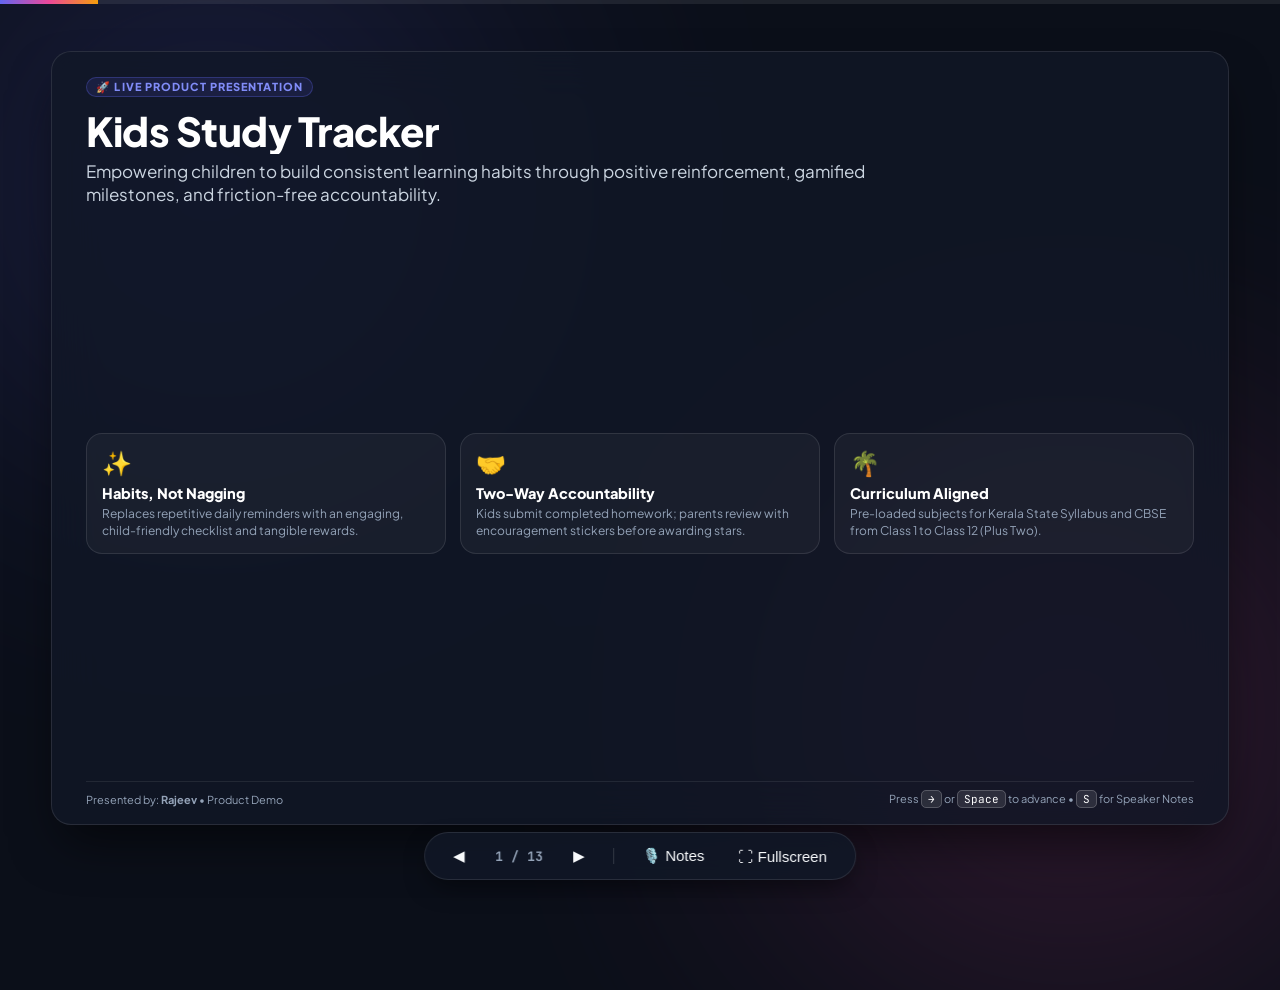
==== commit 0c165804: "feat: unified app name, modernized responsive header, zero-redundancy dashboard, sticky add child, a" ====
--- a/presentation/index.html
+++ b/presentation/index.html
@@ -3,7 +3,7 @@
 <head>
   <meta charset="UTF-8">
   <meta name="viewport" content="width=device-width, initial-scale=1.0">
-  <title>Kids Study & Rewards Tracker — Product Demo Presentation</title>
+  <title>Kids Study Tracker — Product Demo Presentation</title>
   <link rel="preconnect" href="https://fonts.googleapis.com">
   <link rel="preconnect" href="https://fonts.gstatic.com" crossorigin>
   <link href="https://fonts.googleapis.com/css2?family=Plus+Jakarta+Sans:wght@400;500;600;700;800;900&family=JetBrains+Mono:wght@500;700&display=swap" rel="stylesheet">
@@ -506,11 +506,11 @@
   <div class="deck-container">
 
     <!-- SLIDE 1: Title -->
-    <div class="slide active" data-notes="Welcome everyone! Today I am thrilled to introduce the Kids Study & Rewards Tracker—a digital companion built to transform daily study time from a battle of wills into a positive, habit-building adventure for families.">
+    <div class="slide active" data-notes="Welcome everyone! Today I am thrilled to introduce Kids Study Tracker—a digital companion built to transform daily study time from a battle of wills into a positive, habit-building adventure for families.">
       <div>
         <div class="slide-badge">🚀 Live Product Presentation</div>
         <h1 class="slide-title" style="font-size: clamp(28px, 4.5vh, 40px); margin-top: 6px; background: linear-gradient(135deg, #ffffff 40%, #c7d2fe 100%); -webkit-background-clip: text; -webkit-text-fill-color: transparent;">
-          Kids Study &amp; Rewards Tracker
+          Kids Study Tracker
         </h1>
         <p class="slide-subtitle" style="font-size: clamp(14px, 2vh, 17px); margin-top: 6px; color: #cbd5e1;">
           Empowering children to build consistent learning habits through positive reinforcement, gamified milestones, and friction-free accountability.
